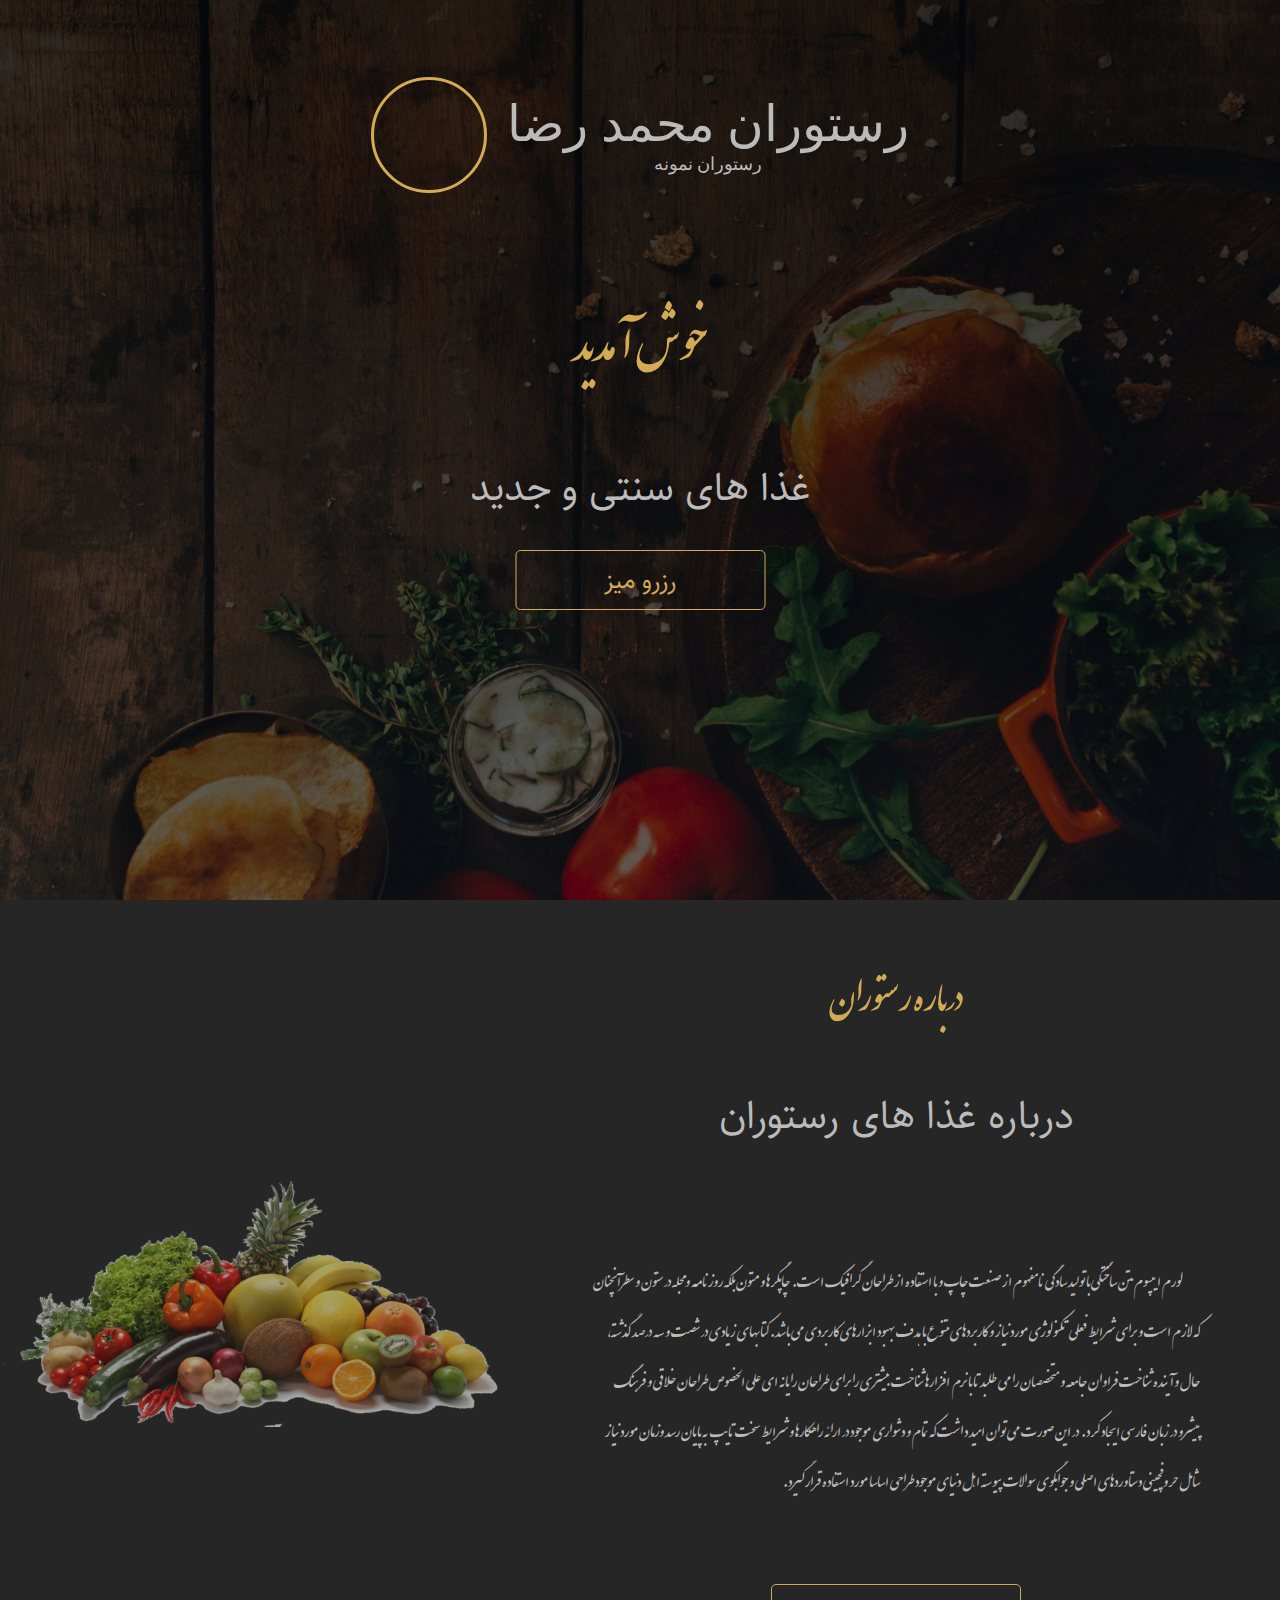
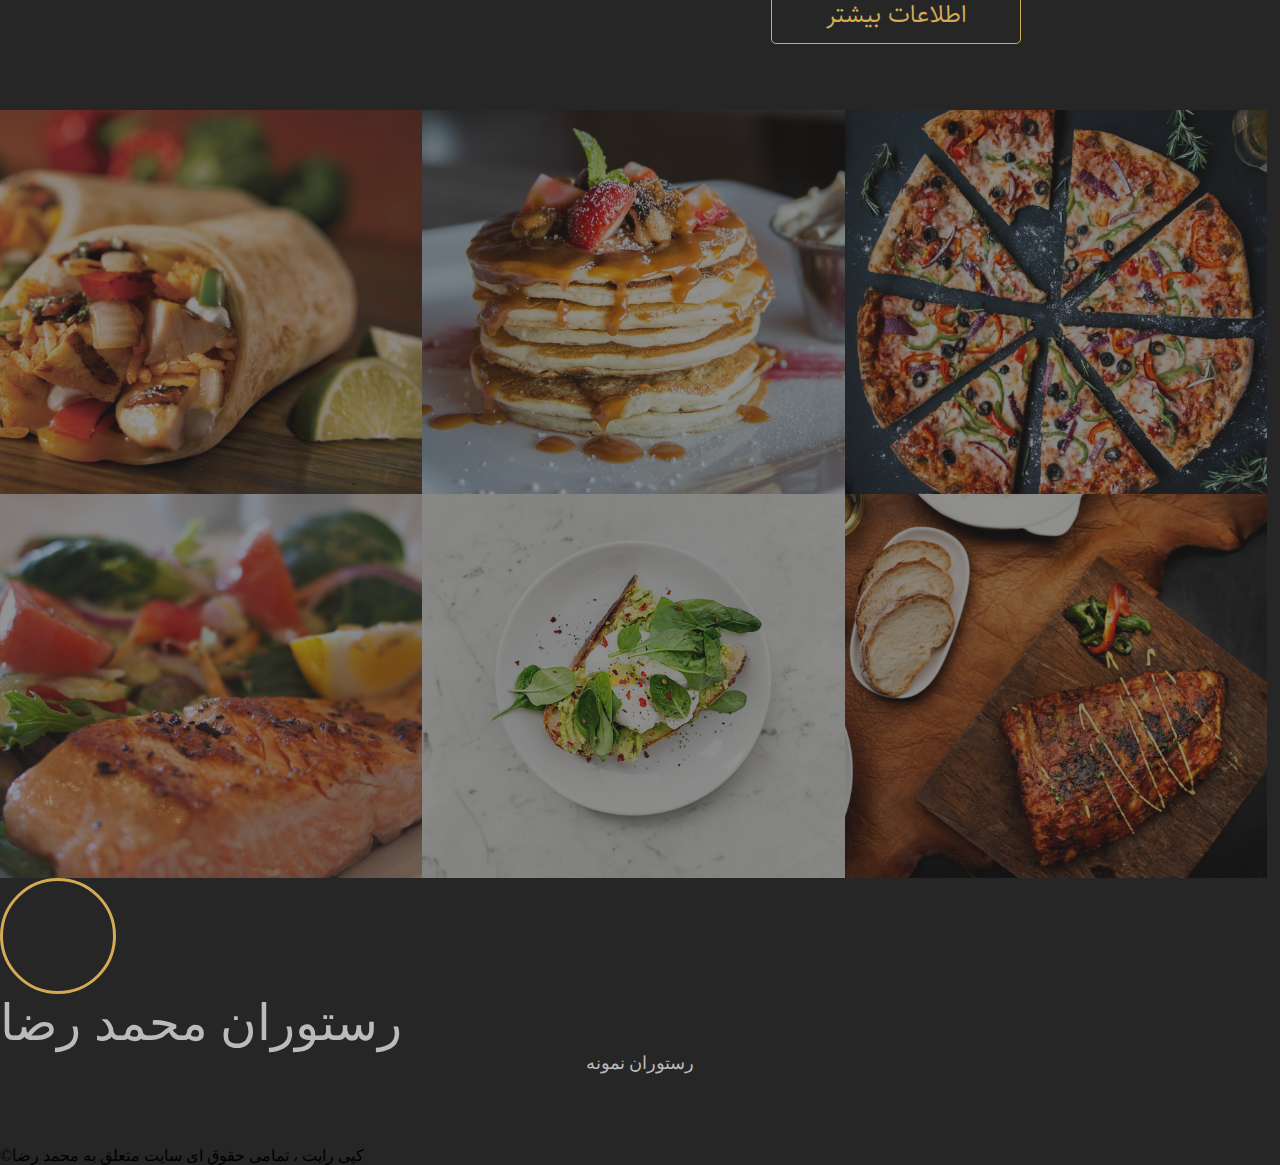
==== index.html @ fdcc7b67 "added footer" ====
<!DOCTYPE html>
<html lang="en">

<head>
  <meta charset="UTF-8" />
  <meta http-equiv="X-UA-Compatible" content="IE=edge" />
  <meta name="viewport" content="width=device-width, initial-scale=1.0" />
  <title>رستوران محمد رضا</title>
  <link rel="stylesheet" href="css/main.css" />
  <link rel="stylesheet" href="https://use.fontawesome.com/releases/v5.5.0/css/all.css"
    integrity="sha384-B4dIYHKNBt8Bc12p+WXckhzcICo0wtJAoU8YZTY5qE0Id1GSseTk6S+L3BlXeVIU" crossorigin="anonymous" />
  <link
    href="https://fonts.googleapis.com/css?family=Dancing+Script:400,700|Josefin+Sans:300,400,600,700|Nunito:300,400,600,700"
    rel="stylesheet" />
</head>

<body>
  <!-- start site header -->
  <header class="header">
    <div class="brand">
      <a href="#" class="logo"><i class="fas fa-utensils"></i></a>
      <div>
        <h1 class="main-name">رستوران محمد رضا</h1>
        <p class="sub-name">رستوران نمونه</p>
      </div>
    </div>

    <div class="header-banner">
      <h1 class="main-heading">خوش آمدید</h1>
      <h3 class="sub-heading">غذا های سنتی و جدید</h3>
      <button type="button" class="main-btn">رزرو میز</button>
    </div>
  </header>

  <!-- end site header -->

  <!-- start about us -->
  <section class="about-us">
    <div class="about-us-left">
      <img src="images/about-us-img.png" alt="درباره ما" />
    </div>
    <div class="about-us-right">
      <h1 class="main-heading">درباره رستوران</h1>
      <h3 class="sub-heading">درباره غذا های رستوران</h3>
      <div class="stars">
        <i class="fas fa-star-of-life star"></i>
        <i class="fas fa-star-of-life star"></i>
        <i class="fas fa-star-of-life star"></i>
      </div>
      <p class="description">
        لورم ایپسوم متن ساختگی با تولید سادگی نامفهوم از صنعت چاپ و با استفاده
        از طراحان گرافیک است. چاپگرها و متون بلکه روزنامه و مجله در ستون و
        سطرآنچنان که لازم است و برای شرایط فعلی تکنولوژی مورد نیاز و کاربردهای
        متنوع با هدف بهبود ابزارهای کاربردی می باشد. کتابهای زیادی در شصت و سه
        درصد گذشته، حال و آینده شناخت فراوان جامعه و متخصصان را می طلبد تا با
        نرم افزارها شناخت بیشتری را برای طراحان رایانه ای علی الخصوص طراحان
        خلاقی و فرهنگ پیشرو در زبان فارسی ایجاد کرد. در این صورت می توان امید
        داشت که تمام و دشواری موجود در ارائه راهکارها و شرایط سخت تایپ به
        پایان رسد وزمان مورد نیاز شامل حروفچینی دستاوردهای اصلی و جوابگوی
        سوالات پیوسته اهل دنیای موجود طراحی اساسا مورد استفاده قرار گیرد.
      </p>
      <div class="stars">
        <i class="fas fa-star-of-life star"></i>
        <i class="fas fa-star-of-life star"></i>
        <i class="fas fa-star-of-life star"></i>
      </div>
      <button type="button" class="main-btn">اطلاعات بیشتر</button>
    </div>
  </section>
  <!-- end about us -->

  <!-- start gallery -->
  <section class="gallery">
    <div class="cards-wrapper">
      <div class="card">
        <div class="card-overlay">
          <h1 class="card-overlay-heading">نام غذا</h1>
          <p class="card-overlay-paragraph">قیمت: 55000 هزار تومان</p>
          <button type="button" class="card-overlay-btn">سفارش</button>
        </div>
        <img src="images/gallery-img-1.jpeg" class="card-img" alt="gallery-img-1" />
      </div>

      <div class="card">
        <div class="card-overlay">
          <h1 class="card-overlay-heading">نام غذا</h1>
          <p class="card-overlay-paragraph">قیمت: 19000 هزار تومان</p>
          <button type="button" class="card-overlay-btn">سفارش</button>
        </div>
        <img src="images/gallery-img-2.jpeg" class="card-img" alt="gallery-img-2" />
      </div>

      <div class="card">
        <div class="card-overlay">
          <h1 class="card-overlay-heading">نام غذا</h1>
          <p class="card-overlay-paragraph">قیمت: 33000 هزار تومان</p>
          <button type="button" class="card-overlay-btn">سفارش</button>
        </div>
        <img src="images/gallery-img-3.jpeg" class="card-img" alt="gallery-img-3" />
      </div>

      <div class="card">
        <div class="card-overlay">
          <h1 class="card-overlay-heading">نام غذا</h1>
          <p class="card-overlay-paragraph">قیمت: 33000 هزار تومان</p>
          <button type="button" class="card-overlay-btn">سفارش</button>
        </div>
        <img src="images/gallery-img-4.jpeg" class="card-img" alt="gallery-img-4" />
      </div>

      <div class="card">
        <div class="card-overlay">
          <h1 class="card-overlay-heading">نام غذا</h1>
          <p class="card-overlay-paragraph">قیمت: 33000 هزار تومان</p>
          <button type="button" class="card-overlay-btn">سفارش</button>
        </div>
        <img src="images/gallery-img-5.jpeg" class="card-img" alt="gallery-img-5" />
      </div>

      <div class="card">
        <div class="card-overlay">
          <h1 class="card-overlay-heading">نام غذا</h1>
          <p class="card-overlay-paragraph">قیمت: 33000 هزار تومان</p>
          <button type="button" class="card-overlay-btn">سفارش</button>
        </div>
        <img src="images/gallery-img-6.jpeg" class="card-img" alt="gallery-img-6" />
      </div>
    </div>
  </section>

  <!-- end gallery -->




  <!-- start footer -->
  <footer class="footer">
    <div class="footer-header">
      <a href="#" class="logo"><i class="fas fa-utensils"></i></a>
      <div>
        <h1 class="main-name">رستوران محمد رضا</h1>
        <p class="sub-name">رستوران نمونه</p>
      </div>
    </div>

    <div class="footer-social-media">
      <ul class="social-media">
        <li class="social-media-item">
          <a href="#" class="social-media-link">
            <i class="fab fa-facebook-square"></i>
          </a>
        </li>

        <li class="social-media-item">
          <a href="#" class="social-media-link">
            <i class="fab fa-google-plus-square"></i>
          </a>
        </li>

        <li class="social-media-item">
          <a href="#" class="social-media-link">
            <i class="fab fa-instagram"></i>
          </a>
        </li>

        <li class="social-media-item">
          <a href="#" class="social-media-link">
            <i class="fab fa-youtube"></i>
          </a>
        </li>

      </ul>
    </div>

    <div class="footer-copyright">
      <p class="footer-copyright-paragraph">
        &copy;کپی رایت ، تمامی حقوق ای سایت متعلق به محمد رضا
      </p>
    </div>

  </footer>
  <!-- end footer -->
</body>

</html>
---- css/main.css ----
@font-face {
  font-family: Sahel;
  src: url("../fonts/Sahel.eot");
  src: url("../fonts/Sahel.ttf") format("ttf"), url("../fonts/Sahel.woff") format("woff");
  font-weight: normal;
}

@font-face {
  font-family: Nastaliq;
  src: url("../fonts/IranNastaliq.ttf");
  font-weight: normal;
}

.card-overlay, .card-img {
  width: 100%;
  height: 100%;
}

* {
  padding: 0;
  margin: 0;
}

a {
  text-decoration: none;
}

body {
  background-color: #262626;
}

.header {
  width: 100%;
  height: 100vh;
  position: relative;
  background: linear-gradient(rgba(0, 0, 0, 0.8), rgba(0, 0, 0, 0.6)), url(../images/bg.jpeg) center no-repeat;
  background-size: cover;
}

.header .brand {
  display: flex;
  align-items: center;
  position: absolute;
  top: 15%;
  left: 50%;
  transform: translate(-50%, -50%);
  color: #ffff;
}

.header-banner {
  position: absolute;
  top: 50%;
  left: 50%;
  transform: translate(-50%, -50%);
  text-align: center;
}

.logo {
  display: flex;
  justify-content: center;
  align-items: center;
  font-size: 70px;
  color: #d3ab55;
  width: 110px;
  height: 110px;
  margin-right: 20px;
  border: 3px solid #d3ab55;
  border-radius: 50%;
}

.main-name {
  font-size: 50px;
  font-size: Sahel, Tahoma;
  color: #bbb;
  font-weight: 300;
  letter-spacing: 5px;
}

.sub-name {
  font-size: 18px;
  font-size: Sahel, Tahoma;
  color: #bbb;
  text-align: center;
  font-weight: 300;
  letter-spacing: 5px;
}

.main-heading {
  font-size: 80px;
  font-family: Nastaliq, Tahoma;
  font-weight: 300;
  color: #d3ab55;
  margin-bottom: 40px;
}

.sub-heading {
  font-size: 40px;
  font-weight: 300;
  font-family: Sahel, Tahoma;
  color: #bbb;
  margin-bottom: 30px;
}

.main-btn {
  width: 250px;
  height: 60px;
  font-family: Sahel, Tahoma;
  color: #d3ab55;
  font-weight: 300;
  font-size: 25px;
  background-color: transparent;
  border: 1px solid #d3ab55;
  border-radius: 5px;
  cursor: pointer;
  transition: all 0.3s;
  outline: none;
  margin-bottom: 30px;
}

.main-btn:hover {
  background-color: #d3ab55;
  color: #262626;
}

.about-us {
  height: 90vh;
  display: flex;
  align-items: center;
}

.about-us-left {
  width: 40%;
}

.about-us-left img {
  width: 100%;
  opacity: 0.6;
}

.about-us-right {
  width: 60%;
  display: flex;
  flex-direction: column;
  align-items: center;
}

.about-us .stars {
  margin: 30px 0;
}

.about-us .star {
  font-size: 15px;
  color: #d3ab55;
  margin-left: 3px;
}

.about-us .description {
  font-family: Nastaliq, Tahoma;
  font-size: 25px;
  color: #bbb;
  margin: 0 80px;
  direction: rtl;
  text-align: right;
}

.about-us .description::first-letter {
  padding-right: 17px;
}

.about-us .main-heading {
  font-size: 60px;
  margin-bottom: 30px;
}

.about-us .sub-heading {
  font-size: 40px;
  margin-bottom: 30px;
}

.gallery .cards-wrapper {
  display: flex;
  flex-wrap: wrap;
}

.card {
  width: 33%;
  height: 30vw;
  position: relative;
  overflow: hidden;
}

.card:hover .card-overlay {
  left: 0;
}

.card-overlay {
  display: flex;
  justify-content: center;
  align-items: center;
  flex-direction: column;
  position: absolute;
  top: 0;
  left: -100%;
  color: #ffff;
  background-color: rgba(211, 171, 85, 0.5);
  z-index: 10;
  transition: left 0.5s;
}

.card-overlay-heading {
  font-weight: 300;
  letter-spacing: 5px;
  font-family: Nastaliq, Tahoma;
  font-size: 50px;
}

.card-overlay-paragraph {
  font-family: Sahel, Tahoma;
  font-size: 30px;
  margin-bottom: 30px;
}

.card-overlay-btn {
  width: 150px;
  height: 40px;
  font-family: Sahel, Tahoma;
  font-size: 20px;
  color: #d3ab55;
  background-color: #ffff;
  border: 1px solid #d3ab55;
  outline: none;
  border-radius: 30px;
  cursor: pointer;
}

.card-img {
  object-fit: cover;
  opacity: 0.5;
}
/*# sourceMappingURL=main.css.map */
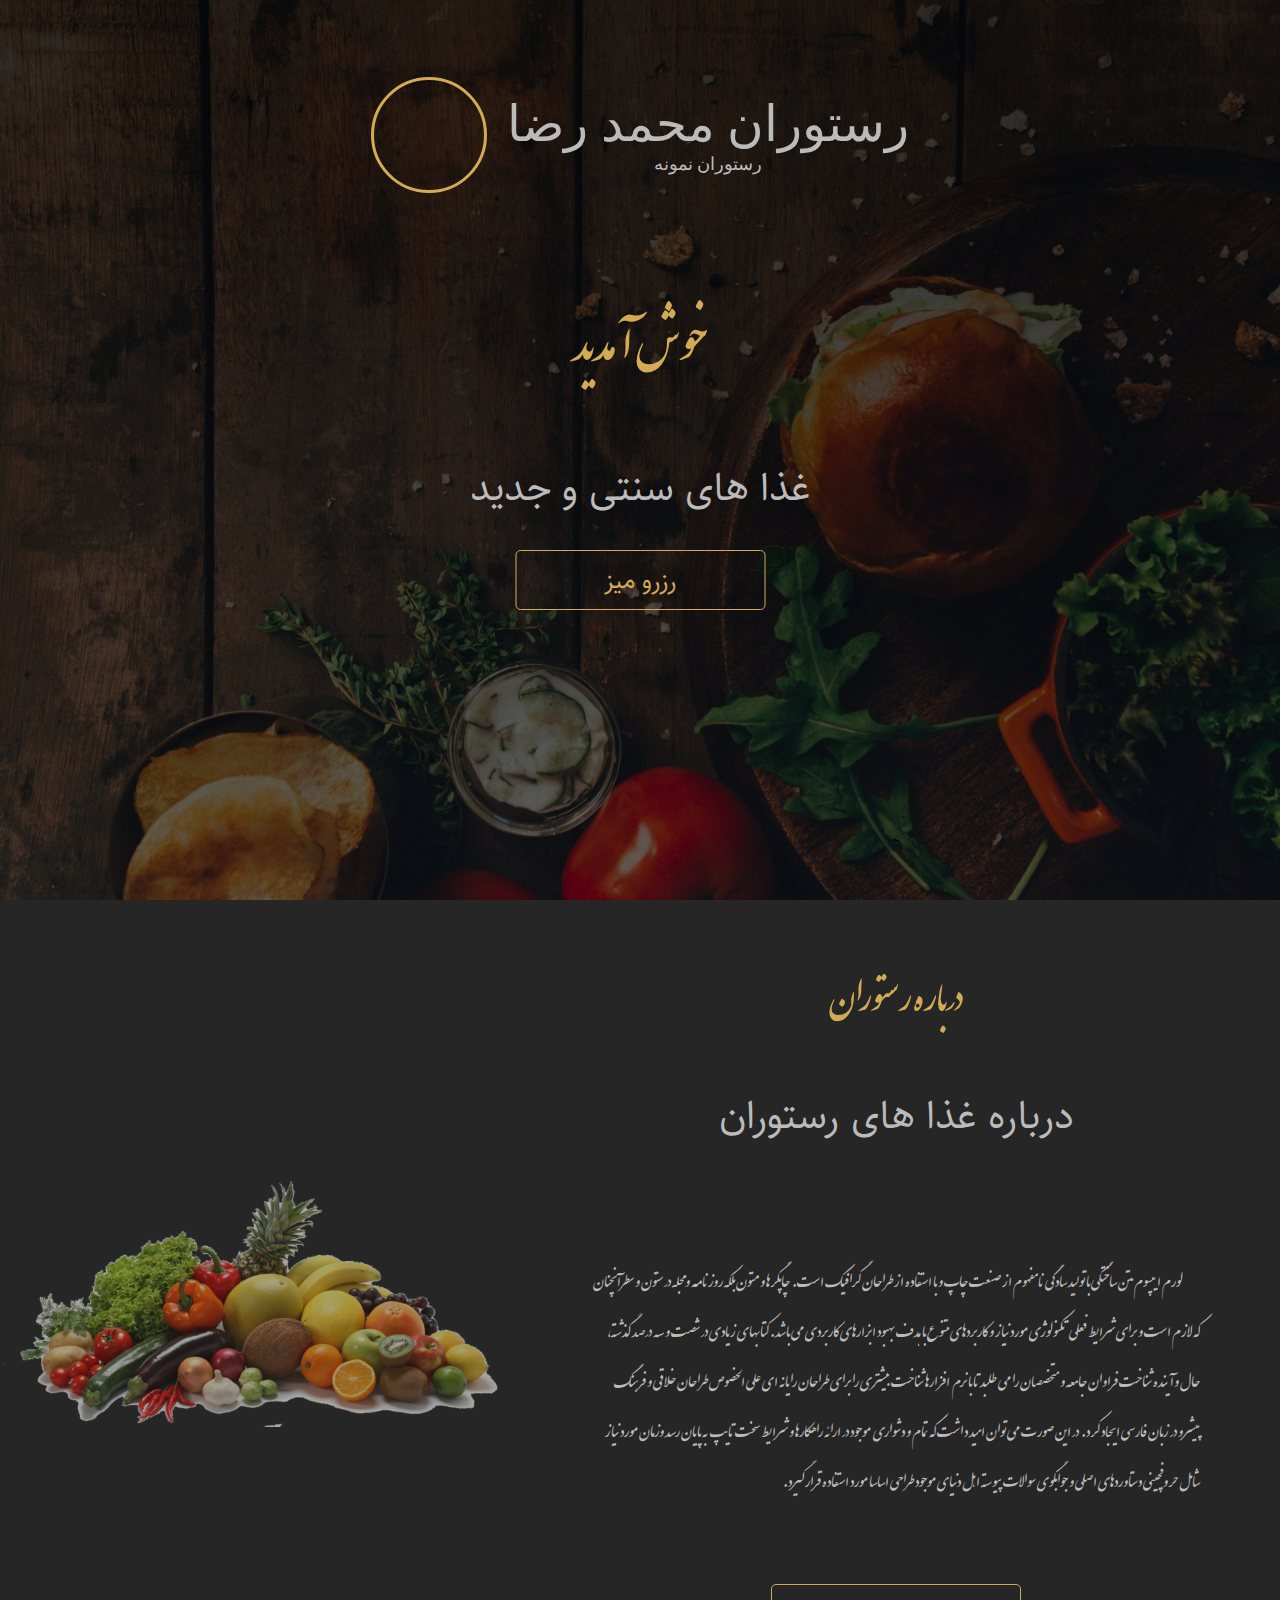
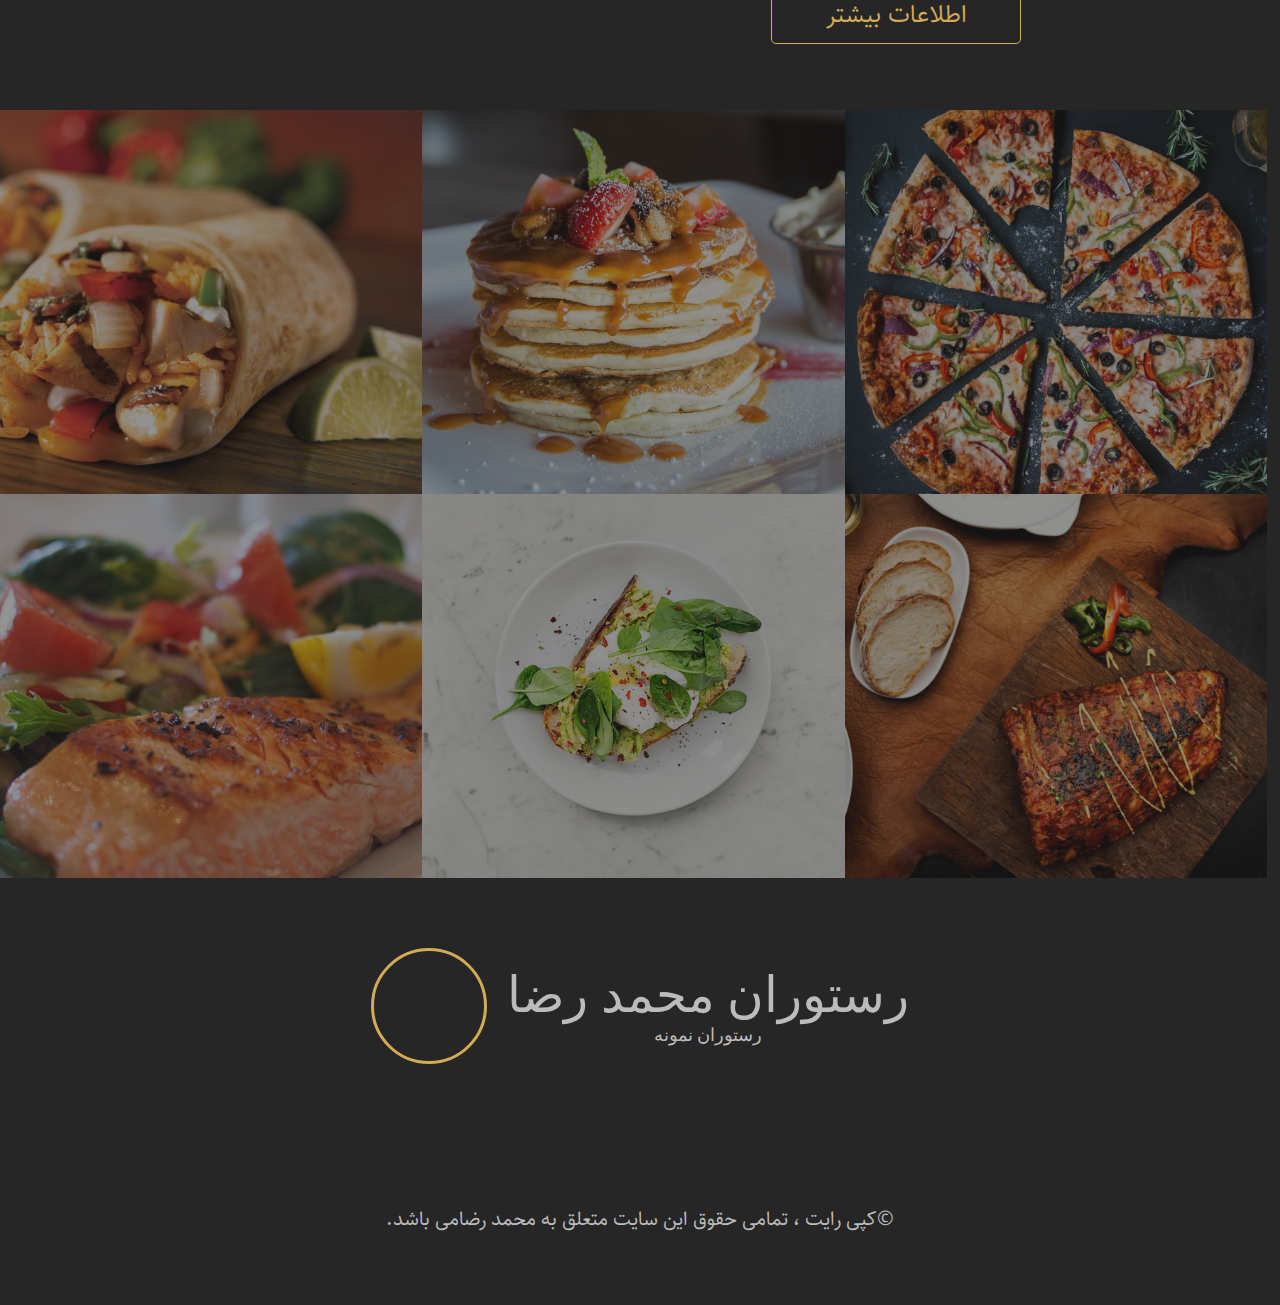
==== commit b8afd0ef: "end footer section" ====
--- a/index.html
+++ b/index.html
@@ -15,6 +15,10 @@
 </head>
 
 <body>
+
+
+
+
   <!-- start site header -->
   <header class="header">
     <div class="brand">
@@ -131,8 +135,6 @@
   <!-- end gallery -->
 
 
-
-
   <!-- start footer -->
   <footer class="footer">
     <div class="footer-header">
@@ -174,7 +176,7 @@
 
     <div class="footer-copyright">
       <p class="footer-copyright-paragraph">
-        &copy;کپی رایت ، تمامی حقوق ای سایت متعلق به محمد رضا
+        &copy;کپی رایت ، تمامی حقوق این سایت متعلق به محمد رضامی باشد.
       </p>
     </div>
 
--- a/css/main.css
+++ b/css/main.css
@@ -33,17 +33,23 @@
   width: 100%;
   height: 100vh;
   position: relative;
+  background: -webkit-gradient(linear, left top, left bottom, from(rgba(0, 0, 0, 0.8)), to(rgba(0, 0, 0, 0.6))), url(../images/bg.jpeg) center no-repeat;
   background: linear-gradient(rgba(0, 0, 0, 0.8), rgba(0, 0, 0, 0.6)), url(../images/bg.jpeg) center no-repeat;
   background-size: cover;
 }
 
 .header .brand {
-  display: flex;
-  align-items: center;
+  display: -webkit-box;
+  display: -ms-flexbox;
+  display: flex;
+  -webkit-box-align: center;
+      -ms-flex-align: center;
+          align-items: center;
   position: absolute;
   top: 15%;
   left: 50%;
-  transform: translate(-50%, -50%);
+  -webkit-transform: translate(-50%, -50%);
+          transform: translate(-50%, -50%);
   color: #ffff;
 }
 
@@ -51,14 +57,21 @@
   position: absolute;
   top: 50%;
   left: 50%;
-  transform: translate(-50%, -50%);
+  -webkit-transform: translate(-50%, -50%);
+          transform: translate(-50%, -50%);
   text-align: center;
 }
 
 .logo {
-  display: flex;
-  justify-content: center;
-  align-items: center;
+  display: -webkit-box;
+  display: -ms-flexbox;
+  display: flex;
+  -webkit-box-pack: center;
+      -ms-flex-pack: center;
+          justify-content: center;
+  -webkit-box-align: center;
+      -ms-flex-align: center;
+          align-items: center;
   font-size: 70px;
   color: #d3ab55;
   width: 110px;
@@ -112,6 +125,7 @@
   border: 1px solid #d3ab55;
   border-radius: 5px;
   cursor: pointer;
+  -webkit-transition: all 0.3s;
   transition: all 0.3s;
   outline: none;
   margin-bottom: 30px;
@@ -124,8 +138,12 @@
 
 .about-us {
   height: 90vh;
-  display: flex;
-  align-items: center;
+  display: -webkit-box;
+  display: -ms-flexbox;
+  display: flex;
+  -webkit-box-align: center;
+      -ms-flex-align: center;
+          align-items: center;
 }
 
 .about-us-left {
@@ -139,9 +157,16 @@
 
 .about-us-right {
   width: 60%;
-  display: flex;
-  flex-direction: column;
-  align-items: center;
+  display: -webkit-box;
+  display: -ms-flexbox;
+  display: flex;
+  -webkit-box-orient: vertical;
+  -webkit-box-direction: normal;
+      -ms-flex-direction: column;
+          flex-direction: column;
+  -webkit-box-align: center;
+      -ms-flex-align: center;
+          align-items: center;
 }
 
 .about-us .stars {
@@ -178,8 +203,11 @@
 }
 
 .gallery .cards-wrapper {
-  display: flex;
-  flex-wrap: wrap;
+  display: -webkit-box;
+  display: -ms-flexbox;
+  display: flex;
+  -ms-flex-wrap: wrap;
+      flex-wrap: wrap;
 }
 
 .card {
@@ -194,16 +222,26 @@
 }
 
 .card-overlay {
-  display: flex;
-  justify-content: center;
-  align-items: center;
-  flex-direction: column;
+  display: -webkit-box;
+  display: -ms-flexbox;
+  display: flex;
+  -webkit-box-pack: center;
+      -ms-flex-pack: center;
+          justify-content: center;
+  -webkit-box-align: center;
+      -ms-flex-align: center;
+          align-items: center;
+  -webkit-box-orient: vertical;
+  -webkit-box-direction: normal;
+      -ms-flex-direction: column;
+          flex-direction: column;
   position: absolute;
   top: 0;
   left: -100%;
   color: #ffff;
   background-color: rgba(211, 171, 85, 0.5);
   z-index: 10;
+  -webkit-transition: left 0.5s;
   transition: left 0.5s;
 }
 
@@ -234,7 +272,69 @@
 }
 
 .card-img {
-  object-fit: cover;
+  -o-object-fit: cover;
+     object-fit: cover;
   opacity: 0.5;
 }
+
+.footer {
+  padding: 70px;
+  display: -webkit-box;
+  display: -ms-flexbox;
+  display: flex;
+  -webkit-box-pack: center;
+      -ms-flex-pack: center;
+          justify-content: center;
+  -webkit-box-align: center;
+      -ms-flex-align: center;
+          align-items: center;
+  -webkit-box-orient: vertical;
+  -webkit-box-direction: normal;
+      -ms-flex-direction: column;
+          flex-direction: column;
+}
+
+.footer-header {
+  display: -webkit-box;
+  display: -ms-flexbox;
+  display: flex;
+  -webkit-box-align: center;
+      -ms-flex-align: center;
+          align-items: center;
+  margin-bottom: 70px;
+}
+
+.footer .social-media {
+  display: -webkit-box;
+  display: -ms-flexbox;
+  display: flex;
+  width: 300px;
+  -webkit-box-pack: justify;
+      -ms-flex-pack: justify;
+          justify-content: space-between;
+  margin-bottom: 70px;
+}
+
+.footer .social-media-item {
+  list-style: none;
+}
+
+.footer .social-media-link {
+  text-decoration: none;
+  font-size: 50px;
+  color: #bbb;
+  -webkit-transition: color 0.7s;
+  transition: color 0.7s;
+}
+
+.footer .social-media-link:hover {
+  color: #d3ab55;
+}
+
+.footer-copyright-paragraph {
+  font-family: Sahel, Tahoma;
+  font-size: 20px;
+  color: #bbb;
+  direction: rtl;
+}
 /*# sourceMappingURL=main.css.map */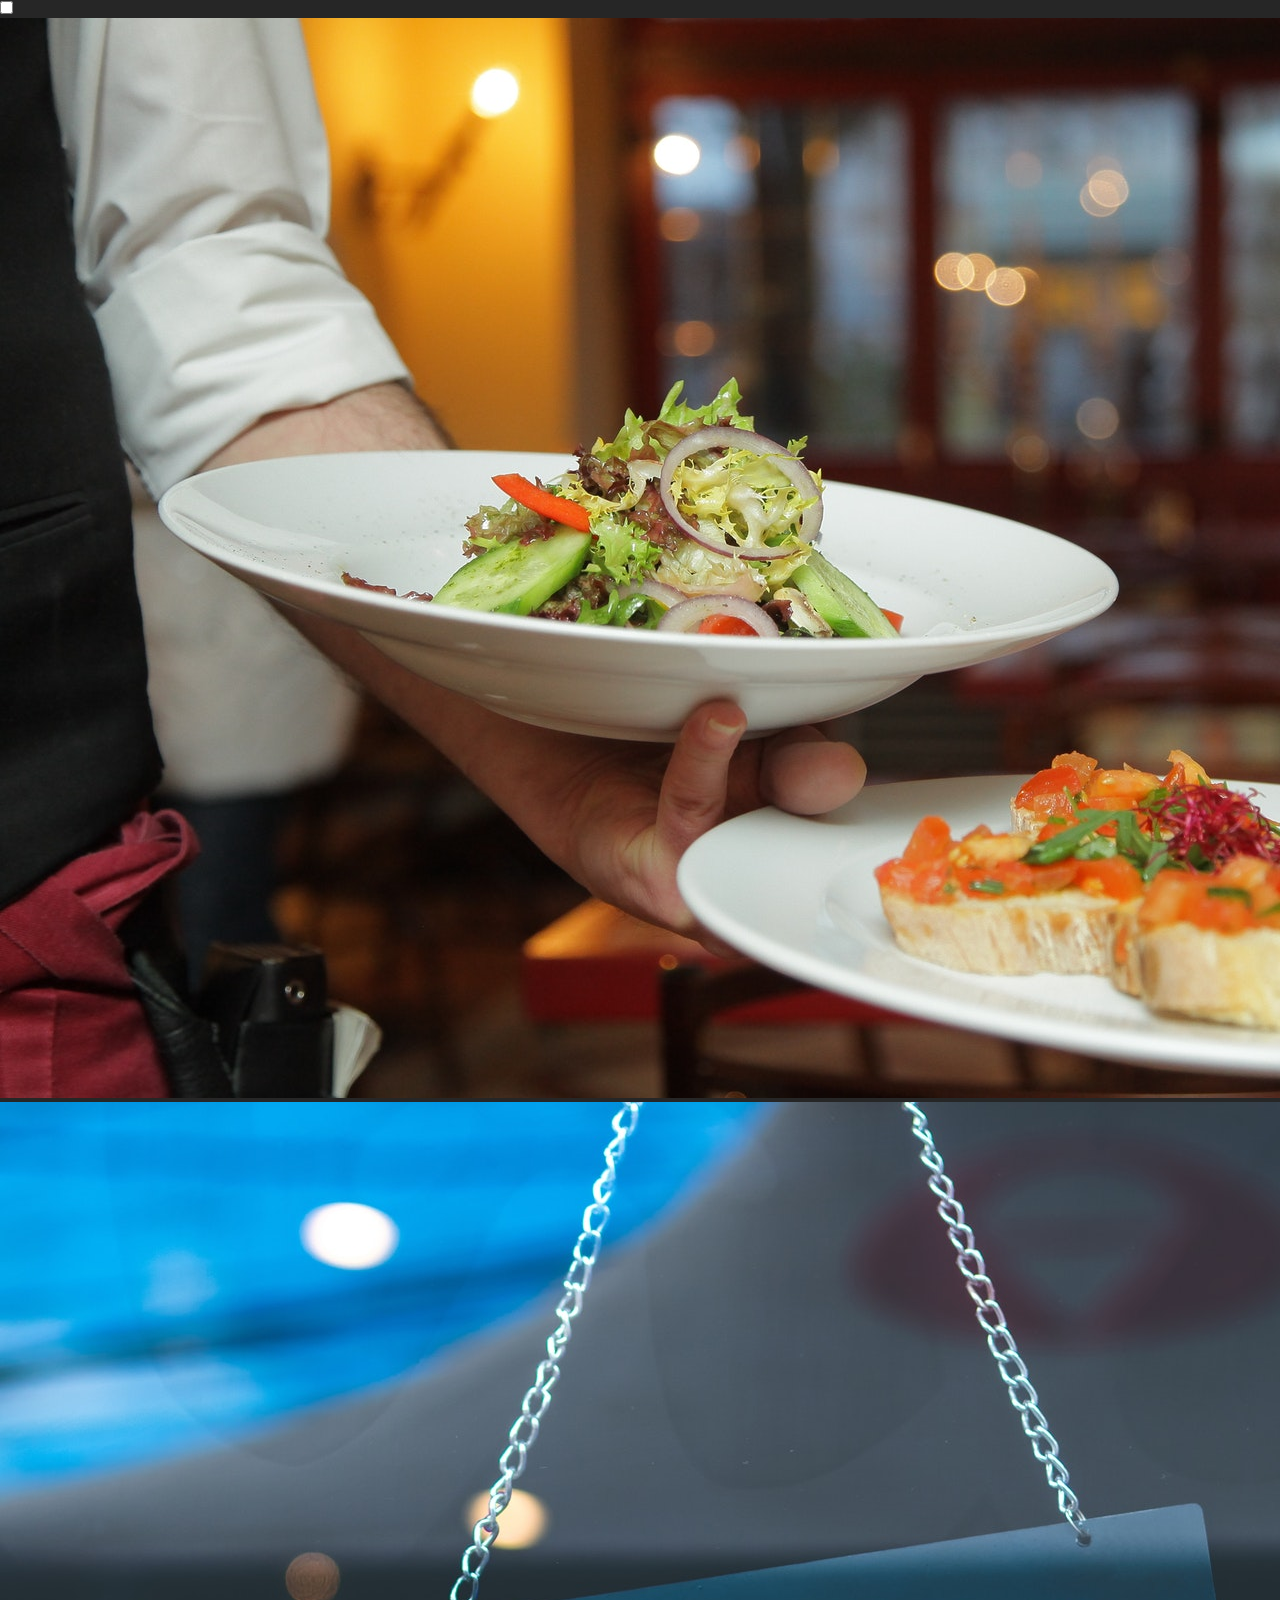
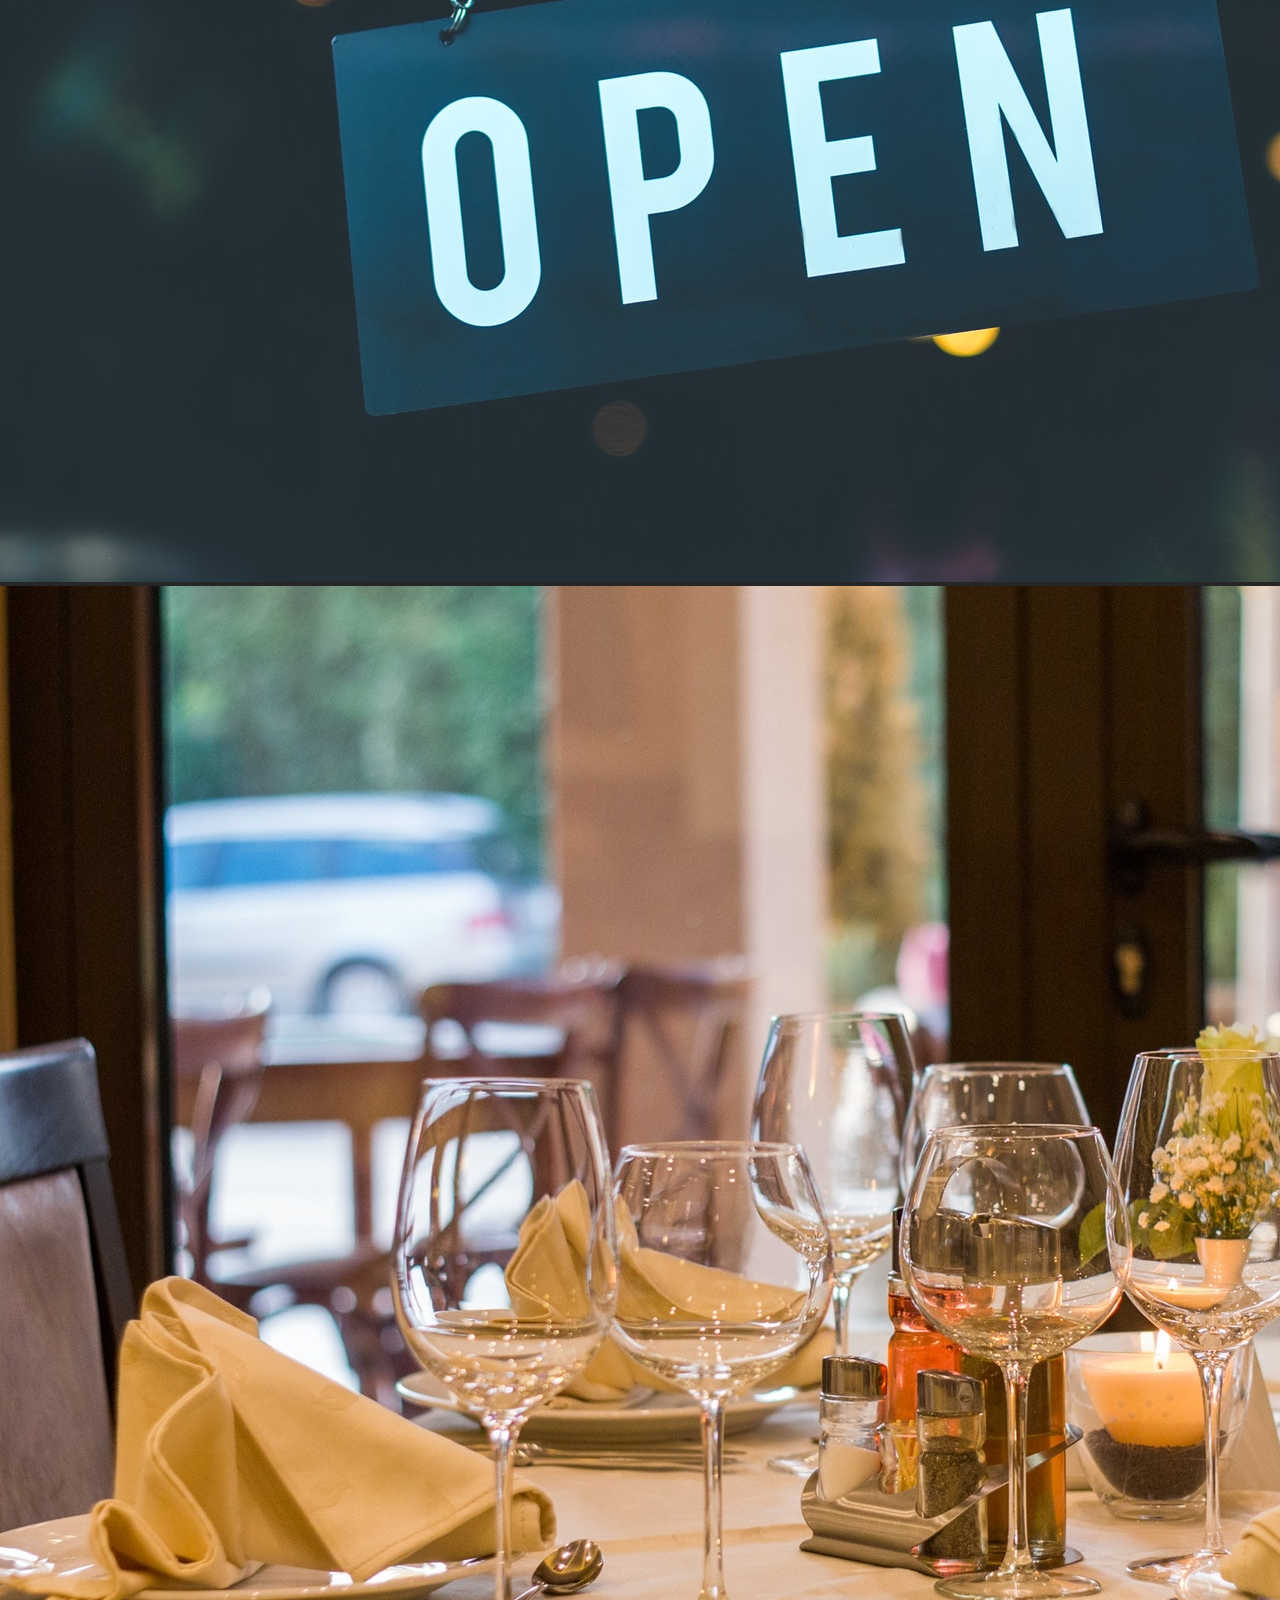
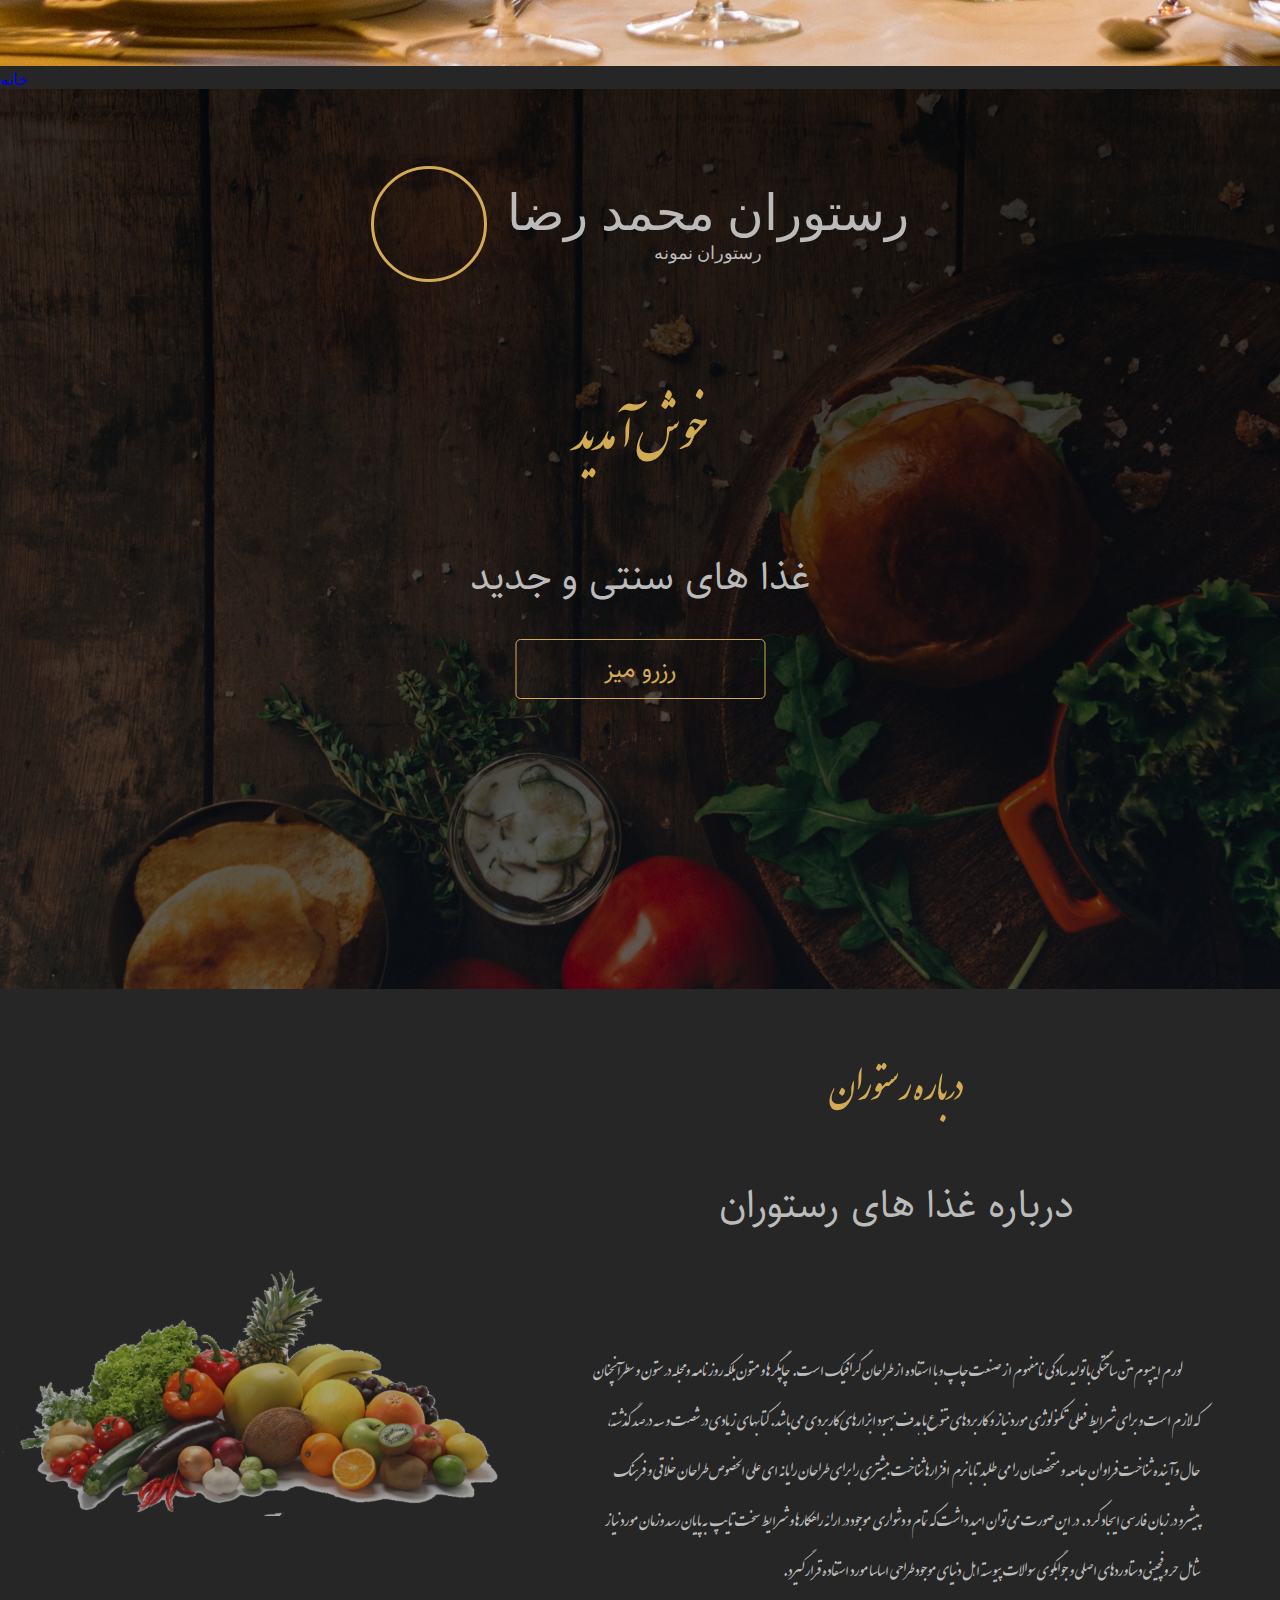
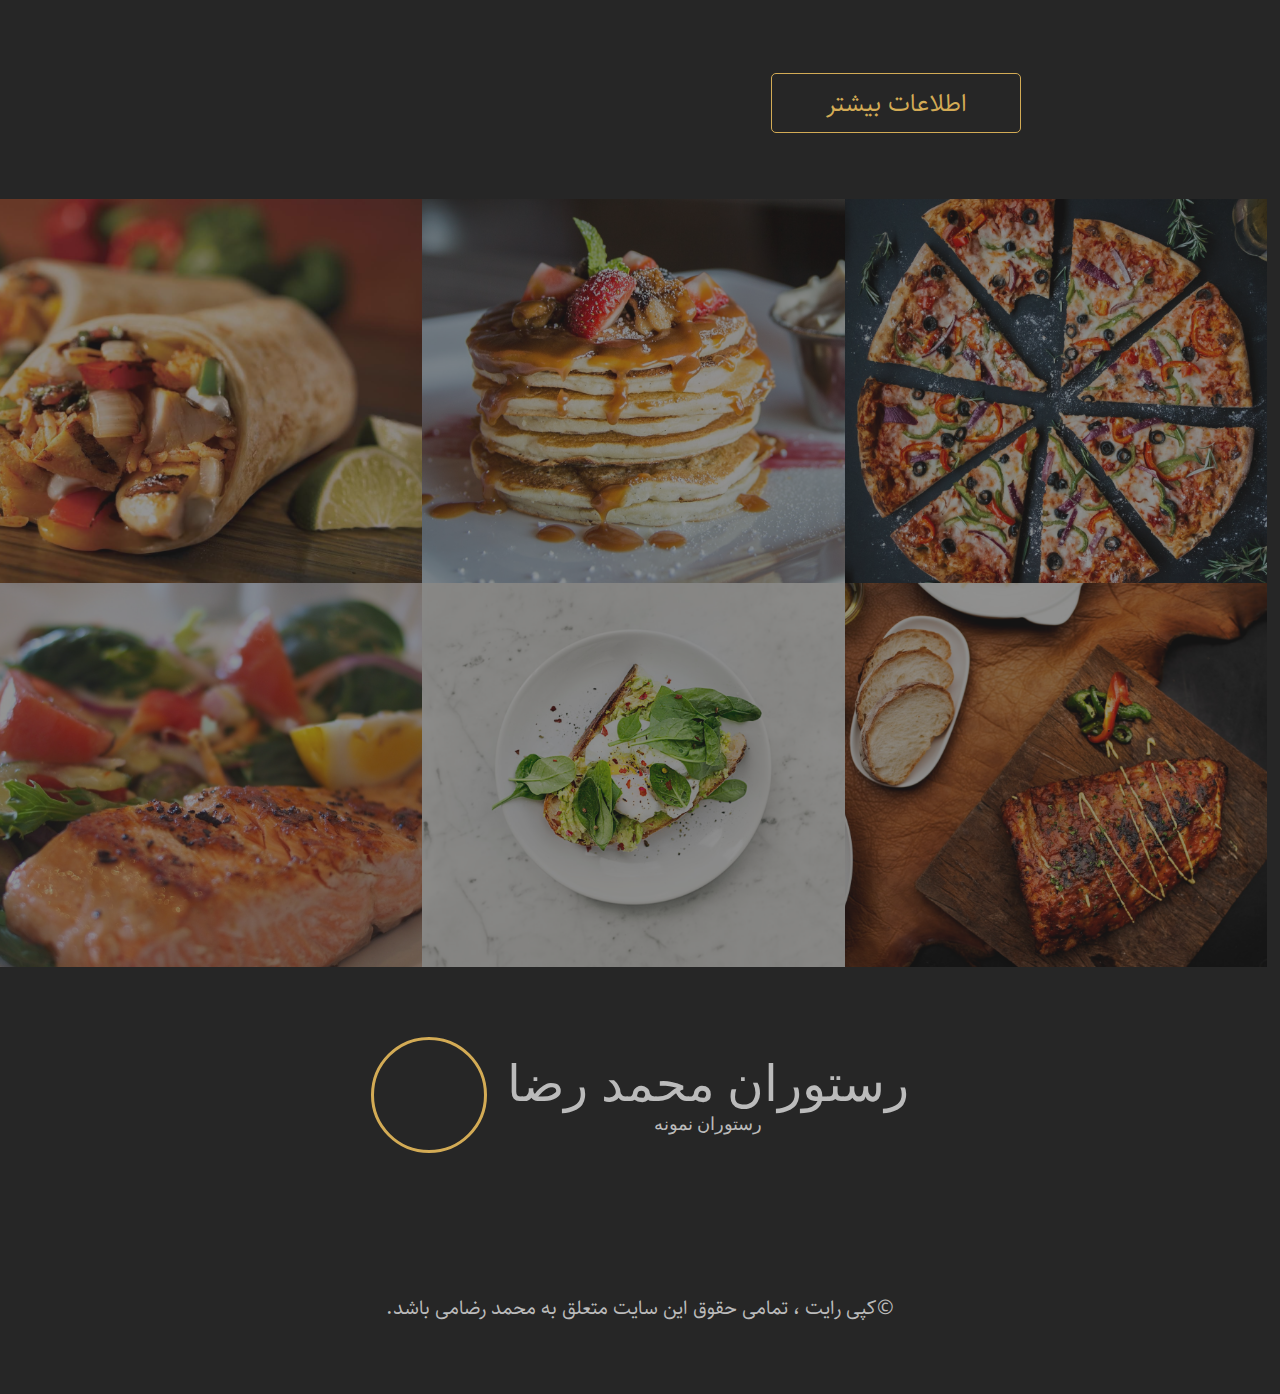
==== commit 54bab04c: "added navbar menu hamburger" ====
--- a/index.html
+++ b/index.html
@@ -1,187 +1,246 @@
 <!DOCTYPE html>
 <html lang="en">
-
-<head>
-  <meta charset="UTF-8" />
-  <meta http-equiv="X-UA-Compatible" content="IE=edge" />
-  <meta name="viewport" content="width=device-width, initial-scale=1.0" />
-  <title>رستوران محمد رضا</title>
-  <link rel="stylesheet" href="css/main.css" />
-  <link rel="stylesheet" href="https://use.fontawesome.com/releases/v5.5.0/css/all.css"
-    integrity="sha384-B4dIYHKNBt8Bc12p+WXckhzcICo0wtJAoU8YZTY5qE0Id1GSseTk6S+L3BlXeVIU" crossorigin="anonymous" />
-  <link
-    href="https://fonts.googleapis.com/css?family=Dancing+Script:400,700|Josefin+Sans:300,400,600,700|Nunito:300,400,600,700"
-    rel="stylesheet" />
-</head>
-
-<body>
-
-
-
-
-  <!-- start site header -->
-  <header class="header">
-    <div class="brand">
-      <a href="#" class="logo"><i class="fas fa-utensils"></i></a>
-      <div>
-        <h1 class="main-name">رستوران محمد رضا</h1>
-        <p class="sub-name">رستوران نمونه</p>
-      </div>
-    </div>
-
-    <div class="header-banner">
-      <h1 class="main-heading">خوش آمدید</h1>
-      <h3 class="sub-heading">غذا های سنتی و جدید</h3>
-      <button type="button" class="main-btn">رزرو میز</button>
-    </div>
-  </header>
-
-  <!-- end site header -->
-
-  <!-- start about us -->
-  <section class="about-us">
-    <div class="about-us-left">
-      <img src="images/about-us-img.png" alt="درباره ما" />
-    </div>
-    <div class="about-us-right">
-      <h1 class="main-heading">درباره رستوران</h1>
-      <h3 class="sub-heading">درباره غذا های رستوران</h3>
-      <div class="stars">
-        <i class="fas fa-star-of-life star"></i>
-        <i class="fas fa-star-of-life star"></i>
-        <i class="fas fa-star-of-life star"></i>
-      </div>
-      <p class="description">
-        لورم ایپسوم متن ساختگی با تولید سادگی نامفهوم از صنعت چاپ و با استفاده
-        از طراحان گرافیک است. چاپگرها و متون بلکه روزنامه و مجله در ستون و
-        سطرآنچنان که لازم است و برای شرایط فعلی تکنولوژی مورد نیاز و کاربردهای
-        متنوع با هدف بهبود ابزارهای کاربردی می باشد. کتابهای زیادی در شصت و سه
-        درصد گذشته، حال و آینده شناخت فراوان جامعه و متخصصان را می طلبد تا با
-        نرم افزارها شناخت بیشتری را برای طراحان رایانه ای علی الخصوص طراحان
-        خلاقی و فرهنگ پیشرو در زبان فارسی ایجاد کرد. در این صورت می توان امید
-        داشت که تمام و دشواری موجود در ارائه راهکارها و شرایط سخت تایپ به
-        پایان رسد وزمان مورد نیاز شامل حروفچینی دستاوردهای اصلی و جوابگوی
-        سوالات پیوسته اهل دنیای موجود طراحی اساسا مورد استفاده قرار گیرد.
-      </p>
-      <div class="stars">
-        <i class="fas fa-star-of-life star"></i>
-        <i class="fas fa-star-of-life star"></i>
-        <i class="fas fa-star-of-life star"></i>
-      </div>
-      <button type="button" class="main-btn">اطلاعات بیشتر</button>
-    </div>
-  </section>
-  <!-- end about us -->
-
-  <!-- start gallery -->
-  <section class="gallery">
-    <div class="cards-wrapper">
-      <div class="card">
-        <div class="card-overlay">
-          <h1 class="card-overlay-heading">نام غذا</h1>
-          <p class="card-overlay-paragraph">قیمت: 55000 هزار تومان</p>
-          <button type="button" class="card-overlay-btn">سفارش</button>
-        </div>
-        <img src="images/gallery-img-1.jpeg" class="card-img" alt="gallery-img-1" />
-      </div>
-
-      <div class="card">
-        <div class="card-overlay">
-          <h1 class="card-overlay-heading">نام غذا</h1>
-          <p class="card-overlay-paragraph">قیمت: 19000 هزار تومان</p>
-          <button type="button" class="card-overlay-btn">سفارش</button>
-        </div>
-        <img src="images/gallery-img-2.jpeg" class="card-img" alt="gallery-img-2" />
-      </div>
-
-      <div class="card">
-        <div class="card-overlay">
-          <h1 class="card-overlay-heading">نام غذا</h1>
-          <p class="card-overlay-paragraph">قیمت: 33000 هزار تومان</p>
-          <button type="button" class="card-overlay-btn">سفارش</button>
-        </div>
-        <img src="images/gallery-img-3.jpeg" class="card-img" alt="gallery-img-3" />
-      </div>
-
-      <div class="card">
-        <div class="card-overlay">
-          <h1 class="card-overlay-heading">نام غذا</h1>
-          <p class="card-overlay-paragraph">قیمت: 33000 هزار تومان</p>
-          <button type="button" class="card-overlay-btn">سفارش</button>
-        </div>
-        <img src="images/gallery-img-4.jpeg" class="card-img" alt="gallery-img-4" />
-      </div>
-
-      <div class="card">
-        <div class="card-overlay">
-          <h1 class="card-overlay-heading">نام غذا</h1>
-          <p class="card-overlay-paragraph">قیمت: 33000 هزار تومان</p>
-          <button type="button" class="card-overlay-btn">سفارش</button>
-        </div>
-        <img src="images/gallery-img-5.jpeg" class="card-img" alt="gallery-img-5" />
-      </div>
-
-      <div class="card">
-        <div class="card-overlay">
-          <h1 class="card-overlay-heading">نام غذا</h1>
-          <p class="card-overlay-paragraph">قیمت: 33000 هزار تومان</p>
-          <button type="button" class="card-overlay-btn">سفارش</button>
-        </div>
-        <img src="images/gallery-img-6.jpeg" class="card-img" alt="gallery-img-6" />
-      </div>
-    </div>
-  </section>
-
-  <!-- end gallery -->
-
-
-  <!-- start footer -->
-  <footer class="footer">
-    <div class="footer-header">
-      <a href="#" class="logo"><i class="fas fa-utensils"></i></a>
-      <div>
-        <h1 class="main-name">رستوران محمد رضا</h1>
-        <p class="sub-name">رستوران نمونه</p>
-      </div>
-    </div>
-
-    <div class="footer-social-media">
-      <ul class="social-media">
-        <li class="social-media-item">
-          <a href="#" class="social-media-link">
-            <i class="fab fa-facebook-square"></i>
-          </a>
-        </li>
-
-        <li class="social-media-item">
-          <a href="#" class="social-media-link">
-            <i class="fab fa-google-plus-square"></i>
-          </a>
-        </li>
-
-        <li class="social-media-item">
-          <a href="#" class="social-media-link">
-            <i class="fab fa-instagram"></i>
-          </a>
-        </li>
-
-        <li class="social-media-item">
-          <a href="#" class="social-media-link">
-            <i class="fab fa-youtube"></i>
-          </a>
-        </li>
-
-      </ul>
-    </div>
-
-    <div class="footer-copyright">
-      <p class="footer-copyright-paragraph">
-        &copy;کپی رایت ، تمامی حقوق این سایت متعلق به محمد رضامی باشد.
-      </p>
-    </div>
-
-  </footer>
-  <!-- end footer -->
-</body>
-
-</html>+  <head>
+    <meta charset="UTF-8" />
+    <meta http-equiv="X-UA-Compatible" content="IE=edge" />
+    <meta name="viewport" content="width=device-width, initial-scale=1.0" />
+    <title>رستوران محمد رضا</title>
+    <link rel="stylesheet" href="css/main.css" />
+    <link
+      rel="stylesheet"
+      href="https://use.fontawesome.com/releases/v5.5.0/css/all.css"
+      integrity="sha384-B4dIYHKNBt8Bc12p+WXckhzcICo0wtJAoU8YZTY5qE0Id1GSseTk6S+L3BlXeVIU"
+      crossorigin="anonymous"
+    />
+    <link
+      href="https://fonts.googleapis.com/css?family=Dancing+Script:400,700|Josefin+Sans:300,400,600,700|Nunito:300,400,600,700"
+      rel="stylesheet"
+    />
+  </head>
+
+  <body>
+    <!-- start navbar section -->
+    <nav class="navbar">
+      <input type="checkbox" id="check" class="checkbox" />
+      <div class="hamburger-menu">
+        <label for="check" class="menu">
+          <div class="menu-line menu-line1"></div>
+          <div class="menu-line menu-line2"></div>
+          <div class="menu-line menu-line3"></div>
+        </label>
+      </div>
+      <div class="navbar-navigation">
+        <div class="navbar-navigation-left">
+          <img
+            src="images/nav-img-1.jpeg"
+            class="left-img left-img-1"
+            alt="nav-img-1"
+          />
+          <img
+            src="images/nav-img-2.jpeg"
+            class="left-img left-img-2"
+            alt="nav-img-2"
+          />
+          <img
+            src="images/nav-img-3.jpeg"
+            class="left-img left-img-3"
+            alt="nav-img-3"
+          />
+        </div>
+        <div class="navbar-navigation-right">
+          <ul class="nav-list">
+            <li class="nav-list-item">
+              <a href="#" class="nav-list-item">خانه</a>
+            </li>
+          </ul>
+        </div>
+      </div>
+    </nav>
+    <!-- end navbar section -->
+
+    <!-- start site header -->
+    <header class="header">
+      <div class="brand">
+        <a href="#" class="logo"><i class="fas fa-utensils"></i></a>
+        <div>
+          <h1 class="main-name">رستوران محمد رضا</h1>
+          <p class="sub-name">رستوران نمونه</p>
+        </div>
+      </div>
+
+      <div class="header-banner">
+        <h1 class="main-heading">خوش آمدید</h1>
+        <h3 class="sub-heading">غذا های سنتی و جدید</h3>
+        <button type="button" class="main-btn">رزرو میز</button>
+      </div>
+    </header>
+
+    <!-- end site header -->
+
+    <!-- start about us -->
+    <section class="about-us">
+      <div class="about-us-left">
+        <img src="images/about-us-img.png" alt="درباره ما" />
+      </div>
+      <div class="about-us-right">
+        <h1 class="main-heading">درباره رستوران</h1>
+        <h3 class="sub-heading">درباره غذا های رستوران</h3>
+        <div class="stars">
+          <i class="fas fa-star-of-life star"></i>
+          <i class="fas fa-star-of-life star"></i>
+          <i class="fas fa-star-of-life star"></i>
+        </div>
+        <p class="description">
+          لورم ایپسوم متن ساختگی با تولید سادگی نامفهوم از صنعت چاپ و با استفاده
+          از طراحان گرافیک است. چاپگرها و متون بلکه روزنامه و مجله در ستون و
+          سطرآنچنان که لازم است و برای شرایط فعلی تکنولوژی مورد نیاز و کاربردهای
+          متنوع با هدف بهبود ابزارهای کاربردی می باشد. کتابهای زیادی در شصت و سه
+          درصد گذشته، حال و آینده شناخت فراوان جامعه و متخصصان را می طلبد تا با
+          نرم افزارها شناخت بیشتری را برای طراحان رایانه ای علی الخصوص طراحان
+          خلاقی و فرهنگ پیشرو در زبان فارسی ایجاد کرد. در این صورت می توان امید
+          داشت که تمام و دشواری موجود در ارائه راهکارها و شرایط سخت تایپ به
+          پایان رسد وزمان مورد نیاز شامل حروفچینی دستاوردهای اصلی و جوابگوی
+          سوالات پیوسته اهل دنیای موجود طراحی اساسا مورد استفاده قرار گیرد.
+        </p>
+        <div class="stars">
+          <i class="fas fa-star-of-life star"></i>
+          <i class="fas fa-star-of-life star"></i>
+          <i class="fas fa-star-of-life star"></i>
+        </div>
+        <button type="button" class="main-btn">اطلاعات بیشتر</button>
+      </div>
+    </section>
+    <!-- end about us -->
+
+    <!-- start gallery -->
+    <section class="gallery">
+      <div class="cards-wrapper">
+        <div class="card">
+          <div class="card-overlay">
+            <h1 class="card-overlay-heading">نام غذا</h1>
+            <p class="card-overlay-paragraph">قیمت: 55000 هزار تومان</p>
+            <button type="button" class="card-overlay-btn">سفارش</button>
+          </div>
+          <img
+            src="images/gallery-img-1.jpeg"
+            class="card-img"
+            alt="gallery-img-1"
+          />
+        </div>
+
+        <div class="card">
+          <div class="card-overlay">
+            <h1 class="card-overlay-heading">نام غذا</h1>
+            <p class="card-overlay-paragraph">قیمت: 19000 هزار تومان</p>
+            <button type="button" class="card-overlay-btn">سفارش</button>
+          </div>
+          <img
+            src="images/gallery-img-2.jpeg"
+            class="card-img"
+            alt="gallery-img-2"
+          />
+        </div>
+
+        <div class="card">
+          <div class="card-overlay">
+            <h1 class="card-overlay-heading">نام غذا</h1>
+            <p class="card-overlay-paragraph">قیمت: 33000 هزار تومان</p>
+            <button type="button" class="card-overlay-btn">سفارش</button>
+          </div>
+          <img
+            src="images/gallery-img-3.jpeg"
+            class="card-img"
+            alt="gallery-img-3"
+          />
+        </div>
+
+        <div class="card">
+          <div class="card-overlay">
+            <h1 class="card-overlay-heading">نام غذا</h1>
+            <p class="card-overlay-paragraph">قیمت: 33000 هزار تومان</p>
+            <button type="button" class="card-overlay-btn">سفارش</button>
+          </div>
+          <img
+            src="images/gallery-img-4.jpeg"
+            class="card-img"
+            alt="gallery-img-4"
+          />
+        </div>
+
+        <div class="card">
+          <div class="card-overlay">
+            <h1 class="card-overlay-heading">نام غذا</h1>
+            <p class="card-overlay-paragraph">قیمت: 33000 هزار تومان</p>
+            <button type="button" class="card-overlay-btn">سفارش</button>
+          </div>
+          <img
+            src="images/gallery-img-5.jpeg"
+            class="card-img"
+            alt="gallery-img-5"
+          />
+        </div>
+
+        <div class="card">
+          <div class="card-overlay">
+            <h1 class="card-overlay-heading">نام غذا</h1>
+            <p class="card-overlay-paragraph">قیمت: 33000 هزار تومان</p>
+            <button type="button" class="card-overlay-btn">سفارش</button>
+          </div>
+          <img
+            src="images/gallery-img-6.jpeg"
+            class="card-img"
+            alt="gallery-img-6"
+          />
+        </div>
+      </div>
+    </section>
+
+    <!-- end gallery -->
+
+    <!-- start footer -->
+    <footer class="footer">
+      <div class="footer-header">
+        <a href="#" class="logo"><i class="fas fa-utensils"></i></a>
+        <div>
+          <h1 class="main-name">رستوران محمد رضا</h1>
+          <p class="sub-name">رستوران نمونه</p>
+        </div>
+      </div>
+
+      <div class="footer-social-media">
+        <ul class="social-media">
+          <li class="social-media-item">
+            <a href="#" class="social-media-link">
+              <i class="fab fa-facebook-square"></i>
+            </a>
+          </li>
+
+          <li class="social-media-item">
+            <a href="#" class="social-media-link">
+              <i class="fab fa-google-plus-square"></i>
+            </a>
+          </li>
+
+          <li class="social-media-item">
+            <a href="#" class="social-media-link">
+              <i class="fab fa-instagram"></i>
+            </a>
+          </li>
+
+          <li class="social-media-item">
+            <a href="#" class="social-media-link">
+              <i class="fab fa-youtube"></i>
+            </a>
+          </li>
+        </ul>
+      </div>
+
+      <div class="footer-copyright">
+        <p class="footer-copyright-paragraph">
+          &copy;کپی رایت ، تمامی حقوق این سایت متعلق به محمد رضامی باشد.
+        </p>
+      </div>
+    </footer>
+    <!-- end footer -->
+  </body>
+</html>
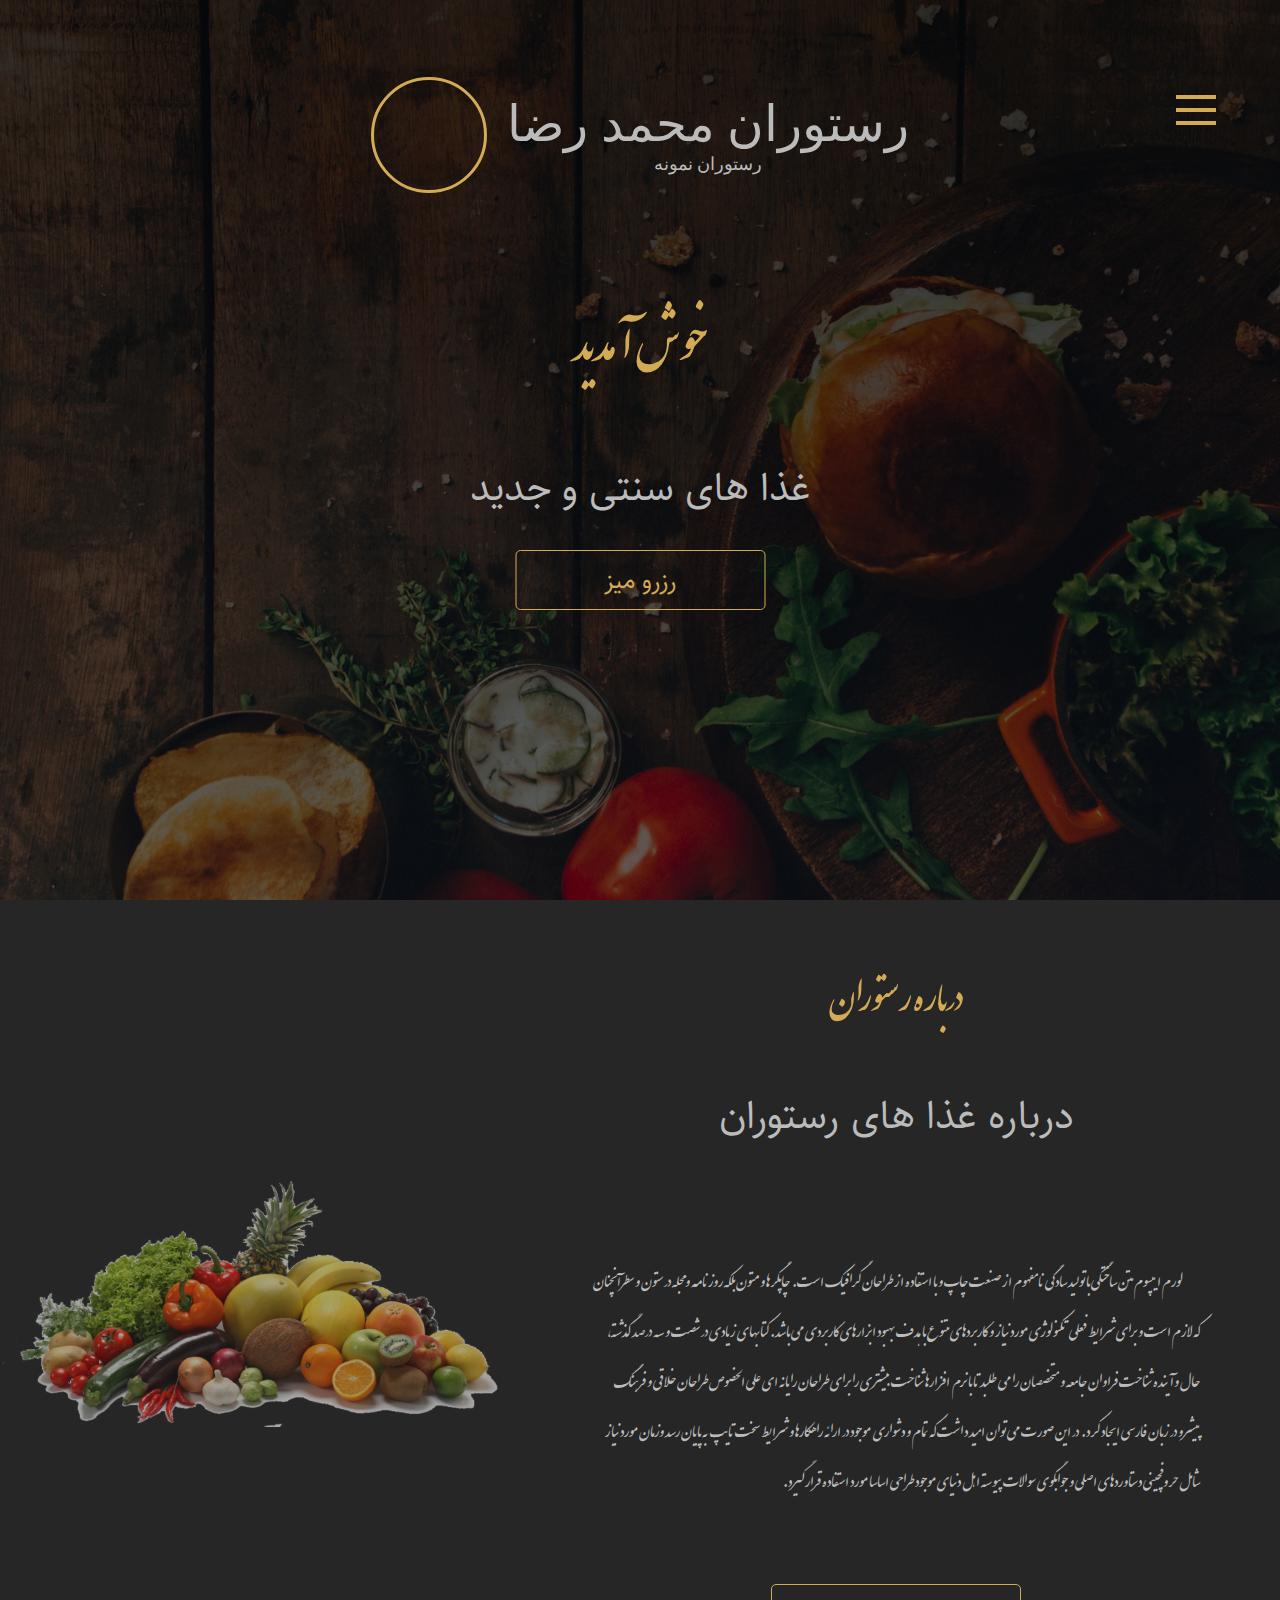
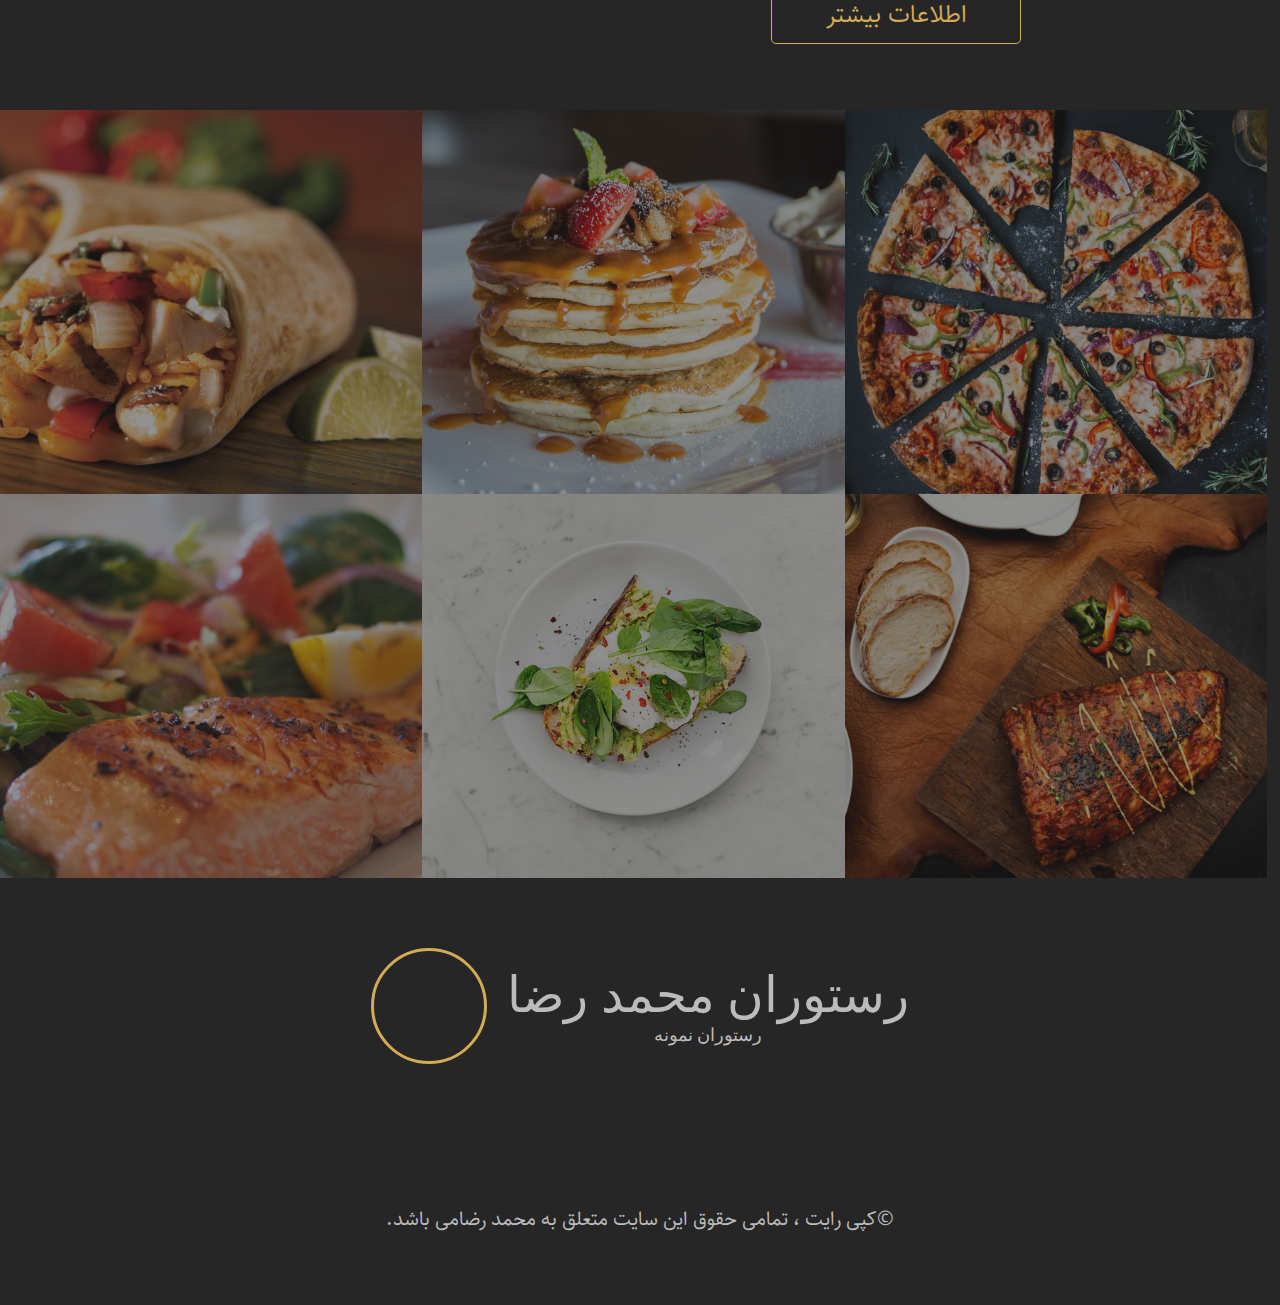
==== commit 2e1c7c3c: "added hamburger-menu" ====
--- a/index.html
+++ b/index.html
@@ -21,12 +21,12 @@
   <body>
     <!-- start navbar section -->
     <nav class="navbar">
-      <input type="checkbox" id="check" class="checkbox" />
+      <input type="checkbox" id="check" class="checkbox" hidden/>
       <div class="hamburger-menu">
         <label for="check" class="menu">
-          <div class="menu-line menu-line1"></div>
-          <div class="menu-line menu-line2"></div>
-          <div class="menu-line menu-line3"></div>
+          <div class="menu-line menu-line-1"></div>
+          <div class="menu-line menu-line-2"></div>
+          <div class="menu-line menu-line-3"></div>
         </label>
       </div>
       <div class="navbar-navigation">
@@ -50,7 +50,22 @@
         <div class="navbar-navigation-right">
           <ul class="nav-list">
             <li class="nav-list-item">
-              <a href="#" class="nav-list-item">خانه</a>
+              <a href="#" class="nav-list-link">خانه</a>
+            </li>
+            <li class="nav-list-item">
+              <a href="#" class="nav-list-link">درباره ما</a>
+            </li>
+            <li class="nav-list-item">
+              <a href="#" class="nav-list-link">گالری تصاویر</a>
+            </li>
+            <li class="nav-list-item">
+              <a href="#" class="nav-list-link">رزرو میز</a>
+            </li>
+            <li class="nav-list-item">
+              <a href="#" class="nav-list-link">سرویس ها</a>
+            </li>
+            <li class="nav-list-item">
+              <a href="#" class="nav-list-link">تماس باما</a>
             </li>
           </ul>
         </div>
--- a/css/main.css
+++ b/css/main.css
@@ -11,7 +11,7 @@
   font-weight: normal;
 }
 
-.card-overlay, .card-img {
+.card-overlay, .card-img, .hamburger-menu .menu {
   width: 100%;
   height: 100%;
 }
@@ -337,4 +337,154 @@
   color: #bbb;
   direction: rtl;
 }
+
+.navbar {
+  position: relative;
+  z-index: 200;
+}
+
+.navbar-navigation {
+  display: -webkit-box;
+  display: -ms-flexbox;
+  display: flex;
+}
+
+.navbar-navigation-left {
+  width: 50vw;
+  height: 100vh;
+  background-color: #262626;
+  position: fixed;
+  left: -50vw;
+  -webkit-transition: left 0.8s cubic-bezier(1, 0, 0, 1);
+  transition: left 0.8s cubic-bezier(1, 0, 0, 1);
+}
+
+.navbar-navigation-left .left-img {
+  width: 50%;
+  position: absolute;
+  -webkit-box-shadow: 0 15px 60px rgba(0, 0, 0, 0.4);
+          box-shadow: 0 15px 60px rgba(0, 0, 0, 0.4);
+  opacity: 0.7;
+  border-radius: 10px;
+}
+
+.navbar-navigation-left .left-img-1 {
+  top: 15%;
+  left: 15%;
+}
+
+.navbar-navigation-left .left-img-2 {
+  top: 35%;
+  left: 25%;
+}
+
+.navbar-navigation-left .left-img-3 {
+  top: 55%;
+  left: 35%;
+}
+
+.navbar-navigation-right {
+  width: 50vw;
+  height: 100vh;
+  background-color: #1f1d1d;
+  position: fixed;
+  right: -50vw;
+  display: -webkit-box;
+  display: -ms-flexbox;
+  display: flex;
+  -webkit-box-pack: center;
+      -ms-flex-pack: center;
+          justify-content: center;
+  -webkit-box-align: center;
+      -ms-flex-align: center;
+          align-items: center;
+  -webkit-transition: right 0.8s cubic-bezier(1, 0, 0, 1);
+  transition: right 0.8s cubic-bezier(1, 0, 0, 1);
+}
+
+.navbar-navigation .nav-list-item {
+  list-style: none;
+}
+
+.navbar-navigation .nav-list-link {
+  font-family: Sahel, Tahoma;
+  font-size: 40px;
+  font-weight: 300;
+  letter-spacing: 5px;
+  color: #bbb;
+  text-decoration: none;
+  display: block;
+  margin: 20px;
+  text-align: center;
+  -webkit-transition: all 0.5s;
+  transition: all 0.5s;
+}
+
+.navbar-navigation .nav-list-link:hover {
+  color: #d3ab55;
+  letter-spacing: 3px;
+}
+
+.hamburger-menu {
+  width: 40px;
+  height: 40px;
+  position: fixed;
+  top: 10%;
+  right: 5%;
+  z-index: 300;
+}
+
+.hamburger-menu .menu {
+  display: -webkit-box;
+  display: -ms-flexbox;
+  display: flex;
+  -webkit-box-orient: vertical;
+  -webkit-box-direction: normal;
+      -ms-flex-direction: column;
+          flex-direction: column;
+  -ms-flex-pack: distribute;
+      justify-content: space-around;
+  cursor: pointer;
+  -webkit-transition: -webkit-transform 0.5s;
+  transition: -webkit-transform 0.5s;
+  transition: transform 0.5s;
+  transition: transform 0.5s, -webkit-transform 0.5s;
+}
+
+.hamburger-menu .menu-line {
+  width: 100%;
+  height: 4px;
+  background-color: #d3ab55;
+  -webkit-transition: all 0.5s 0.5s;
+  transition: all 0.5s 0.5s;
+  -webkit-transform-origin: right;
+          transform-origin: right;
+}
+
+.checkbox:checked ~ .navbar-navigation .navbar-navigation-left {
+  left: 0;
+}
+
+.checkbox:checked ~ .navbar-navigation .navbar-navigation-right {
+  right: 0;
+}
+
+.checkbox:checked ~ .hamburger-menu .menu {
+  -webkit-transform: rotateZ(90deg);
+          transform: rotateZ(90deg);
+}
+
+.checkbox:checked ~ .hamburger-menu .menu-line-1 {
+  -webkit-transform: rotateZ(-40deg);
+          transform: rotateZ(-40deg);
+}
+
+.checkbox:checked ~ .hamburger-menu .menu-line-2 {
+  opacity: 0;
+}
+
+.checkbox:checked ~ .hamburger-menu .menu-line-3 {
+  -webkit-transform: rotateZ(40deg);
+          transform: rotateZ(40deg);
+}
 /*# sourceMappingURL=main.css.map */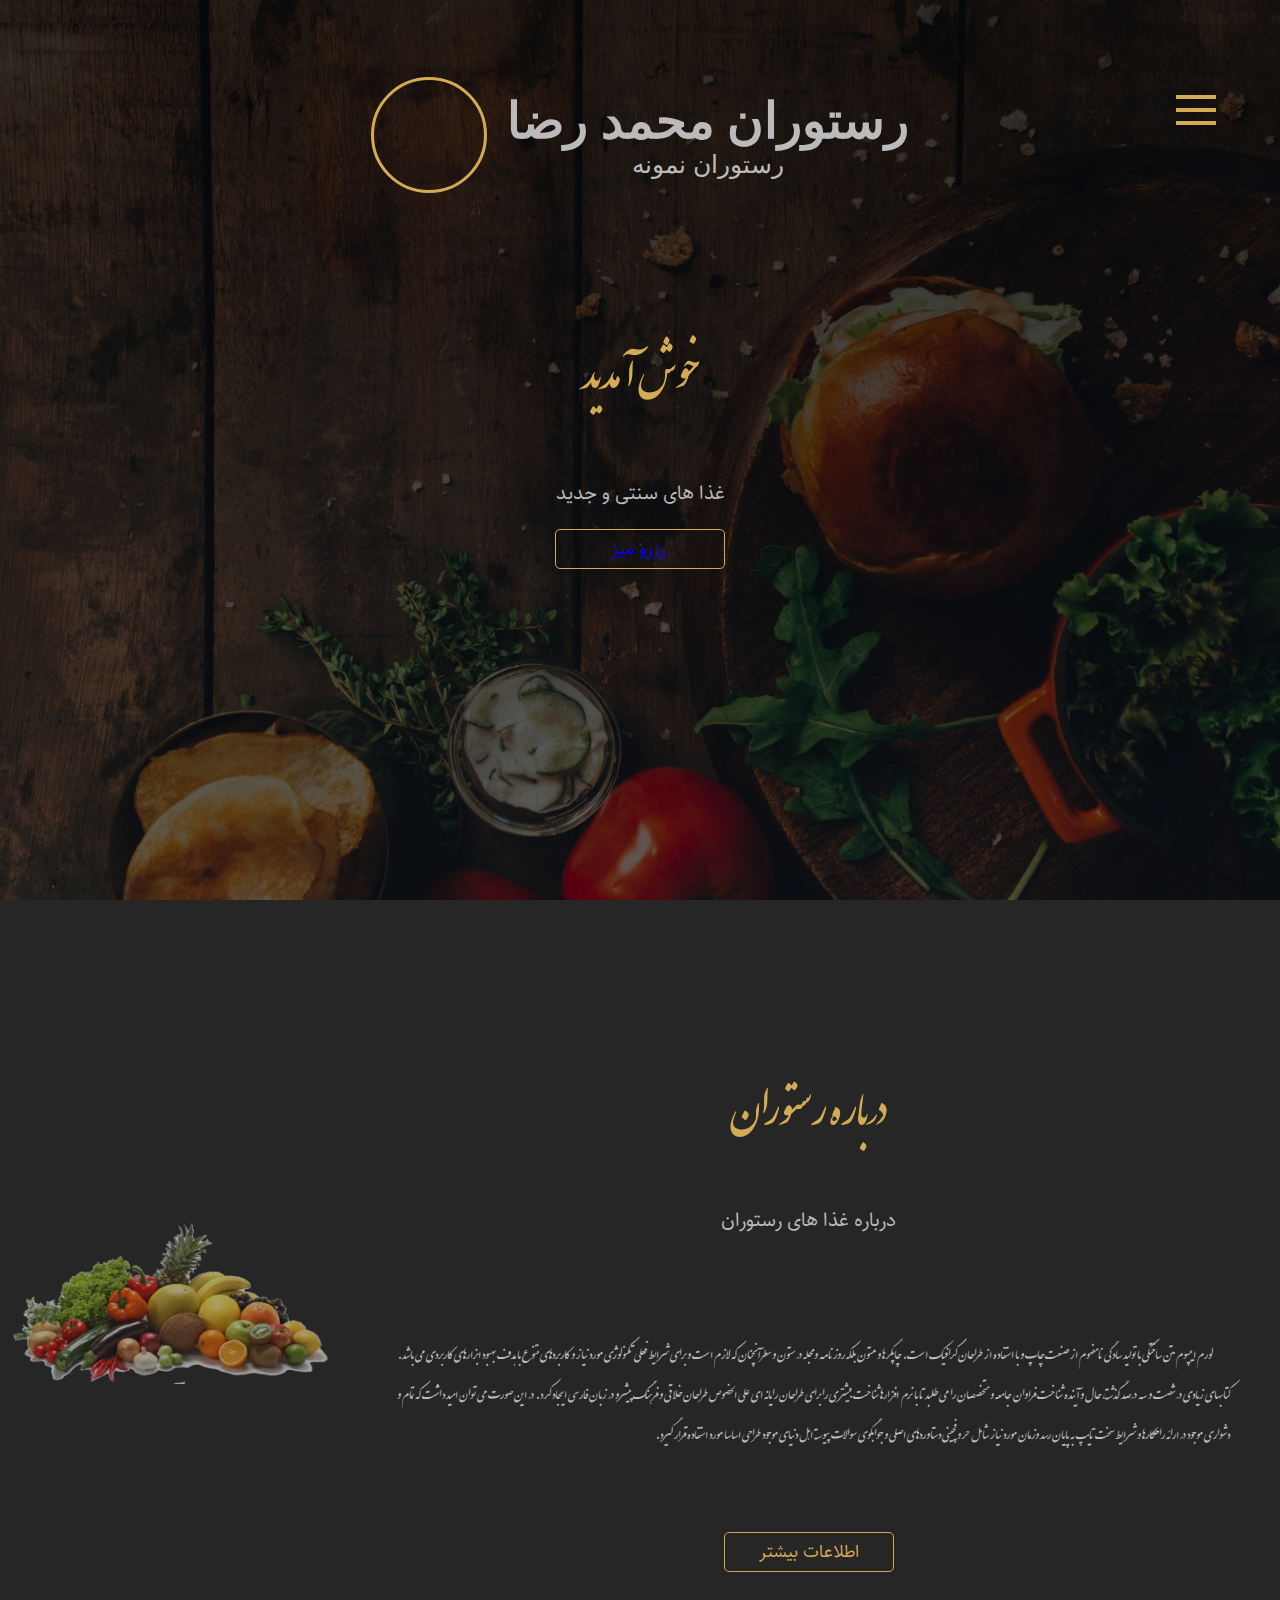
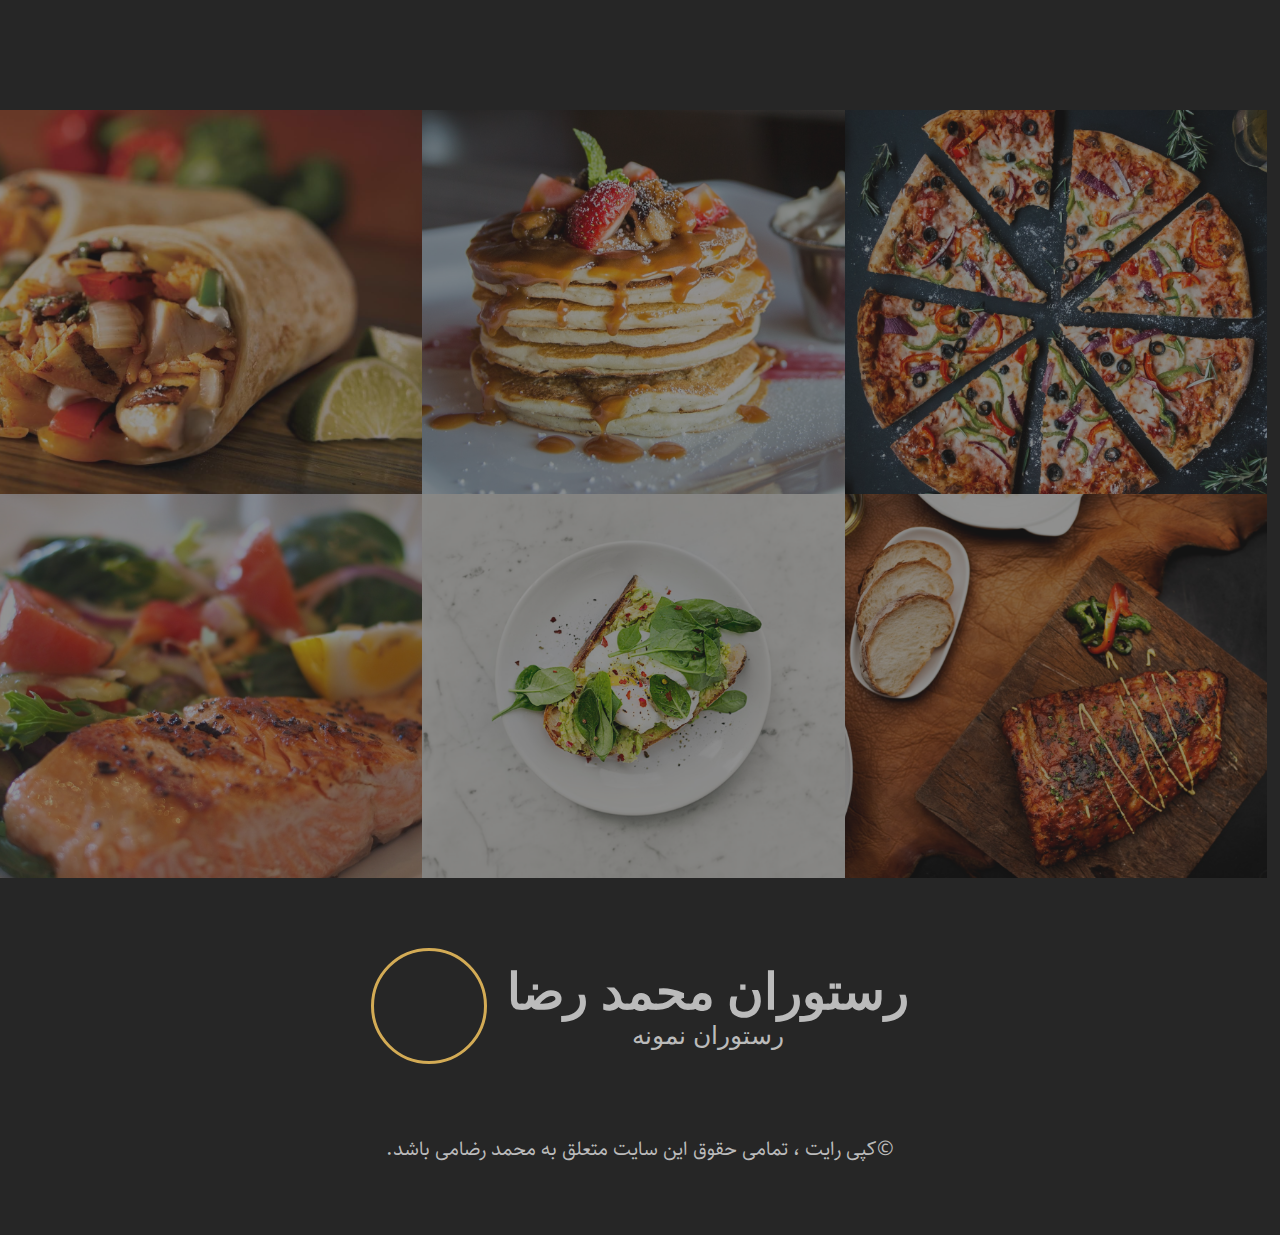
==== commit e279b955: "added rezerve.html" ====
--- a/index.html
+++ b/index.html
@@ -50,20 +50,20 @@
         <div class="navbar-navigation-right">
           <ul class="nav-list">
             <li class="nav-list-item">
-              <a href="#" class="nav-list-link">خانه</a>
-            </li>
-            <li class="nav-list-item">
-              <a href="#" class="nav-list-link">درباره ما</a>
-            </li>
-            <li class="nav-list-item">
-              <a href="#" class="nav-list-link">گالری تصاویر</a>
+              <a href="#home" class="nav-list-link">خانه</a>
+            </li>
+            <li class="nav-list-item">
+              <a href="#about-us" class="nav-list-link">درباره ما</a>
+            </li>
+            <li class="nav-list-item">
+              <a href="#gallery" class="nav-list-link">گالری تصاویر</a>
             </li>
             <li class="nav-list-item">
               <a href="#" class="nav-list-link">رزرو میز</a>
             </li>
-            <li class="nav-list-item">
+            <!-- <li class="nav-list-item">
               <a href="#" class="nav-list-link">سرویس ها</a>
-            </li>
+            </li> -->
             <li class="nav-list-item">
               <a href="#" class="nav-list-link">تماس باما</a>
             </li>
@@ -74,7 +74,7 @@
     <!-- end navbar section -->
 
     <!-- start site header -->
-    <header class="header">
+    <header id="home" class="header">
       <div class="brand">
         <a href="#" class="logo"><i class="fas fa-utensils"></i></a>
         <div>
@@ -86,14 +86,15 @@
       <div class="header-banner">
         <h1 class="main-heading">خوش آمدید</h1>
         <h3 class="sub-heading">غذا های سنتی و جدید</h3>
-        <button type="button" class="main-btn">رزرو میز</button>
+        <!-- <button href="layut/rezerve.html"  type="button" class="main-btn">رزرو میز</button> -->
+        <button  type="button" class="main-btn"><a href="layut/rezerve.html">رزرو میز</a></button>
       </div>
     </header>
 
     <!-- end site header -->
 
     <!-- start about us -->
-    <section class="about-us">
+    <section id="about-us" class="about-us">
       <div class="about-us-left">
         <img src="images/about-us-img.png" alt="درباره ما" />
       </div>
@@ -128,7 +129,7 @@
     <!-- end about us -->
 
     <!-- start gallery -->
-    <section class="gallery">
+    <section id="gallery" class="gallery">
       <div class="cards-wrapper">
         <div class="card">
           <div class="card-overlay">
--- a/css/main.css
+++ b/css/main.css
@@ -79,23 +79,82 @@
   margin-right: 20px;
   border: 3px solid #d3ab55;
   border-radius: 50%;
+  text-decoration: none;
+}
+
+@media only screen and (max-width: 1000px) {
+  .logo {
+    font-size: 40px;
+    width: 90px;
+    height: 90px;
+  }
+}
+
+@media only screen and (max-width: 650px) {
+  .logo {
+    font-size: 25px;
+    width: 60px;
+    height: 60px;
+  }
+}
+
+@media only screen and (max-width: 500px) {
+  .logo {
+    font-size: 20px;
+    width: 40px;
+    height: 40px;
+    border-width: 1px;
+  }
 }
 
 .main-name {
   font-size: 50px;
   font-size: Sahel, Tahoma;
   color: #bbb;
-  font-weight: 300;
-  letter-spacing: 5px;
+}
+
+@media only screen and (max-width: 1000px) {
+  .main-name {
+    font-size: 30px;
+  }
+}
+
+@media only screen and (max-width: 650px) {
+  .main-name {
+    font-size: 20px;
+  }
+}
+
+@media only screen and (max-width: 400px) {
+  .main-name {
+    font-size: 15px;
+  }
+}
+
+@media only screen and (max-width: 335px) {
+  .main-name {
+    font-size: 13px;
+  }
 }
 
 .sub-name {
-  font-size: 18px;
+  font-size: 25px;
   font-size: Sahel, Tahoma;
   color: #bbb;
   text-align: center;
-  font-weight: 300;
-  letter-spacing: 5px;
+}
+
+@media only screen and (max-width: 650px) {
+  .sub-name {
+    font-size: 15px;
+    letter-spacing: 1px;
+  }
+}
+
+@media only screen and (max-width: 340px) {
+  .sub-name {
+    font-size: 12px;
+  }
 }
 
 .main-heading {
@@ -106,12 +165,44 @@
   margin-bottom: 40px;
 }
 
+@media only screen and (max-width: 1600px) {
+  .main-heading {
+    font-size: 70px;
+  }
+}
+
+@media only screen and (max-width: 1000px) {
+  .main-heading {
+    font-size: 60px;
+  }
+}
+
 .sub-heading {
   font-size: 40px;
   font-weight: 300;
   font-family: Sahel, Tahoma;
   color: #bbb;
   margin-bottom: 30px;
+  text-align: center;
+}
+
+@media only screen and (max-width: 1600px) {
+  .sub-heading {
+    font-size: 30px;
+    margin-bottom: 20px;
+  }
+}
+
+@media only screen and (max-width: 1300px) {
+  .sub-heading {
+    font-size: 20px;
+  }
+}
+
+@media only screen and (max-width: 1000px) {
+  .sub-heading {
+    font-size: 18px;
+  }
 }
 
 .main-btn {
@@ -136,6 +227,22 @@
   color: #262626;
 }
 
+@media only screen and (max-width: 1300px) {
+  .main-btn {
+    width: 170px;
+    height: 40px;
+    font-size: 18px;
+  }
+}
+
+@media only screen and (max-width: 800px) {
+  .main-btn {
+    width: 130px;
+    height: 25px;
+    font-size: 12px;
+  }
+}
+
 .about-us {
   height: 90vh;
   display: -webkit-box;
@@ -146,6 +253,18 @@
           align-items: center;
 }
 
+@media only screen and (max-width: 500px) {
+  .about-us {
+    height: 120vh;
+  }
+}
+
+@media only screen and (max-width: 300px) {
+  .about-us {
+    height: 160vh;
+  }
+}
+
 .about-us-left {
   width: 40%;
 }
@@ -153,6 +272,12 @@
 .about-us-left img {
   width: 100%;
   opacity: 0.6;
+}
+
+@media only screen and (max-width: 800px) {
+  .about-us-left {
+    display: none;
+  }
 }
 
 .about-us-right {
@@ -167,10 +292,30 @@
   -webkit-box-align: center;
       -ms-flex-align: center;
           align-items: center;
+  padding: 0 80px;
+}
+
+@media only screen and (max-width: 1300px) {
+  .about-us-right {
+    padding: 0 50px;
+    margin-top: 30px;
+  }
+}
+
+@media only screen and (max-width: 1300px) {
+  .about-us-right {
+    width: 100%;
+  }
 }
 
 .about-us .stars {
   margin: 30px 0;
+}
+
+@media only screen and (max-width: 1000px) {
+  .about-us .stars {
+    margin: 15px 0;
+  }
 }
 
 .about-us .star {
@@ -179,17 +324,34 @@
   margin-left: 3px;
 }
 
+@media only screen and (max-width: 1000px) {
+  .about-us .star {
+    font-size: 10px;
+  }
+}
+
 .about-us .description {
   font-family: Nastaliq, Tahoma;
   font-size: 25px;
   color: #bbb;
-  margin: 0 80px;
   direction: rtl;
   text-align: right;
 }
 
 .about-us .description::first-letter {
   padding-right: 17px;
+}
+
+@media only screen and (max-width: 1600px) {
+  .about-us .description {
+    font-size: 20px;
+  }
+}
+
+@media only screen and (max-width: 1000) {
+  .about-us .description {
+    font-size: 14px;
+  }
 }
 
 .about-us .main-heading {
@@ -197,9 +359,40 @@
   margin-bottom: 30px;
 }
 
+@media only screen and (max-width: 1600px) {
+  .about-us .main-heading {
+    font-size: 70px;
+  }
+}
+
+@media only screen and (max-width: 1000px) {
+  .about-us .main-heading {
+    font-size: 60px;
+  }
+}
+
 .about-us .sub-heading {
   font-size: 40px;
   margin-bottom: 30px;
+}
+
+@media only screen and (max-width: 1600px) {
+  .about-us .sub-heading {
+    font-size: 30px;
+    margin-bottom: 20px;
+  }
+}
+
+@media only screen and (max-width: 1300px) {
+  .about-us .sub-heading {
+    font-size: 20px;
+  }
+}
+
+@media only screen and (max-width: 1000px) {
+  .about-us .sub-heading {
+    font-size: 18px;
+  }
 }
 
 .gallery .cards-wrapper {
@@ -252,10 +445,46 @@
   font-size: 50px;
 }
 
+@media only screen and (max-width: 1000px) {
+  .card-overlay-heading {
+    font-size: 35px;
+  }
+}
+
+@media only screen and (max-width: 650px) {
+  .card-overlay-heading {
+    font-size: 25px;
+  }
+}
+
+@media only screen and (max-width: 500px) {
+  .card-overlay-heading {
+    display: none;
+  }
+}
+
 .card-overlay-paragraph {
   font-family: Sahel, Tahoma;
   font-size: 30px;
   margin-bottom: 30px;
+}
+
+@media only screen and (max-width: 900px) {
+  .card-overlay-paragraph {
+    font-size: 20px;
+  }
+}
+
+@media only screen and (max-width: 650px) {
+  .card-overlay-paragraph {
+    font-size: 15px;
+  }
+}
+
+@media only screen and (max-width: 500px) {
+  .card-overlay-paragraph {
+    display: none;
+  }
 }
 
 .card-overlay-btn {
@@ -271,6 +500,27 @@
   cursor: pointer;
 }
 
+@media only screen and (max-width: 900px) {
+  .card-overlay-btn {
+    font-size: 15px;
+    width: 100px;
+    height: 35px;
+  }
+}
+
+@media only screen and (max-width: 650px) {
+  .card-overlay-btn {
+    font-size: 10px;
+    width: 90px;
+  }
+}
+
+@media only screen and (max-width: 500px) {
+  .card-overlay-btn {
+    height: 20px;
+  }
+}
+
 .card-img {
   -o-object-fit: cover;
      object-fit: cover;
@@ -304,16 +554,7 @@
   margin-bottom: 70px;
 }
 
-.footer .social-media {
-  display: -webkit-box;
-  display: -ms-flexbox;
-  display: flex;
-  width: 300px;
-  -webkit-box-pack: justify;
-      -ms-flex-pack: justify;
-          justify-content: space-between;
-  margin-bottom: 70px;
-}
+
 
 .footer .social-media-item {
   list-style: none;
@@ -331,11 +572,32 @@
   color: #d3ab55;
 }
 
+@media only screen and (max-width: 1000px) {
+  .footer .social-media-link {
+    font-size: 30px;
+  }
+}
+
 .footer-copyright-paragraph {
   font-family: Sahel, Tahoma;
   font-size: 20px;
   color: #bbb;
   direction: rtl;
+}
+
+@media only screen and (max-width: 700px) {
+  .footer-copyright-paragraph {
+    font-size: 20px;
+    width: 70%;
+    text-align: center;
+    margin: auto;
+  }
+}
+
+@media only screen and (max-width: 500px) {
+  .footer-copyright-paragraph {
+    font-size: 12px;
+  }
 }
 
 .navbar {
@@ -359,6 +621,12 @@
   transition: left 0.8s cubic-bezier(1, 0, 0, 1);
 }
 
+@media only screen and (max-width: 800px) {
+  .navbar-navigation-left {
+    display: none;
+  }
+}
+
 .navbar-navigation-left .left-img {
   width: 50%;
   position: absolute;
@@ -366,6 +634,12 @@
           box-shadow: 0 15px 60px rgba(0, 0, 0, 0.4);
   opacity: 0.7;
   border-radius: 10px;
+}
+
+@media only screen and (max-width: 1300px) {
+  .navbar-navigation-left .left-img {
+    width: 55%;
+  }
 }
 
 .navbar-navigation-left .left-img-1 {
@@ -400,6 +674,13 @@
           align-items: center;
   -webkit-transition: right 0.8s cubic-bezier(1, 0, 0, 1);
   transition: right 0.8s cubic-bezier(1, 0, 0, 1);
+}
+
+@media only screen and (max-width: 800px) {
+  .navbar-navigation-right {
+    width: 100vw;
+    right: -100vw;
+  }
 }
 
 .navbar-navigation .nav-list-item {
@@ -420,6 +701,13 @@
   transition: all 0.5s;
 }
 
+@media only screen and (max-width: 800px) {
+  .navbar-navigation .nav-list-link {
+    font-size: 20px;
+    letter-spacing: 1px;
+  }
+}
+
 .navbar-navigation .nav-list-link:hover {
   color: #d3ab55;
   letter-spacing: 3px;
@@ -432,6 +720,13 @@
   top: 10%;
   right: 5%;
   z-index: 300;
+}
+
+@media only screen and (max-width: 800px) {
+  .hamburger-menu {
+    width: 35px;
+    height: 35px;
+  }
 }
 
 .hamburger-menu .menu {
@@ -461,6 +756,12 @@
           transform-origin: right;
 }
 
+@media only screen and (max-width: 800px) {
+  .hamburger-menu .menu-line {
+    height: 1.5px;
+  }
+}
+
 .checkbox:checked ~ .navbar-navigation .navbar-navigation-left {
   left: 0;
 }
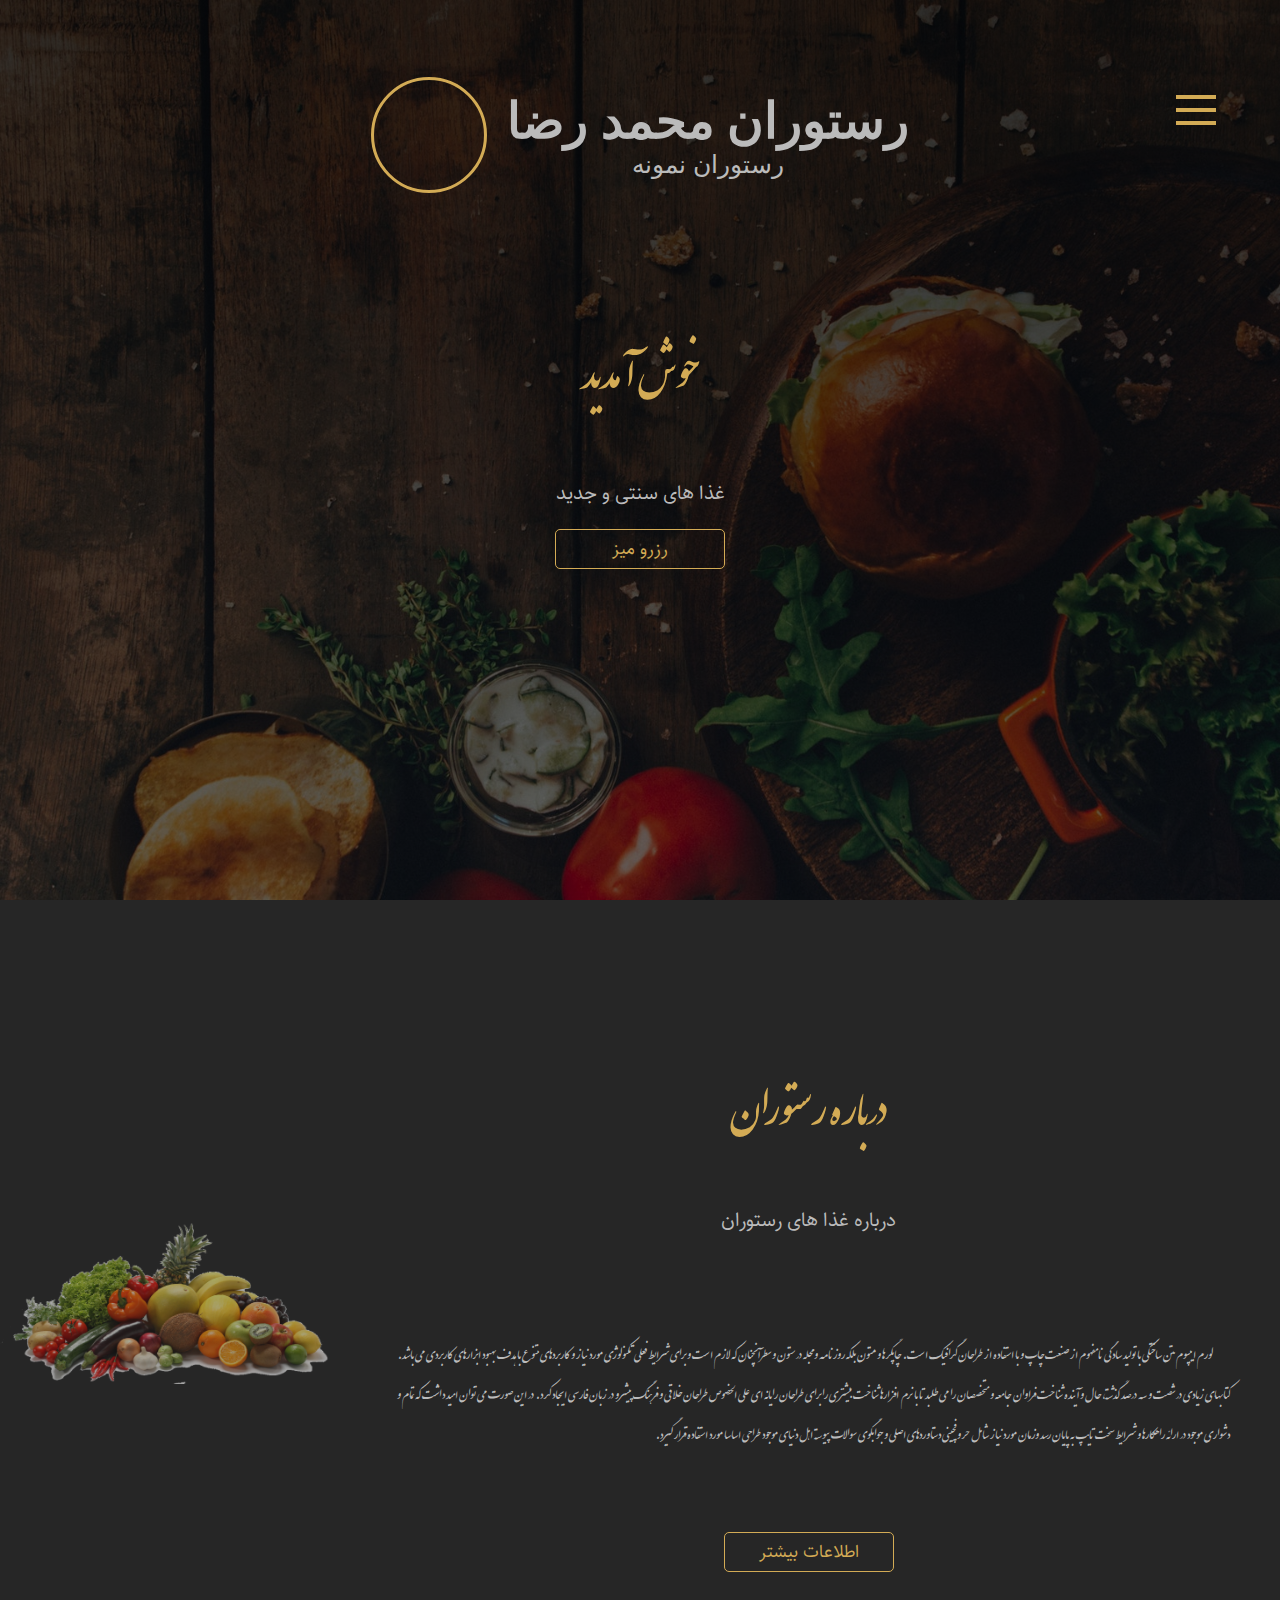
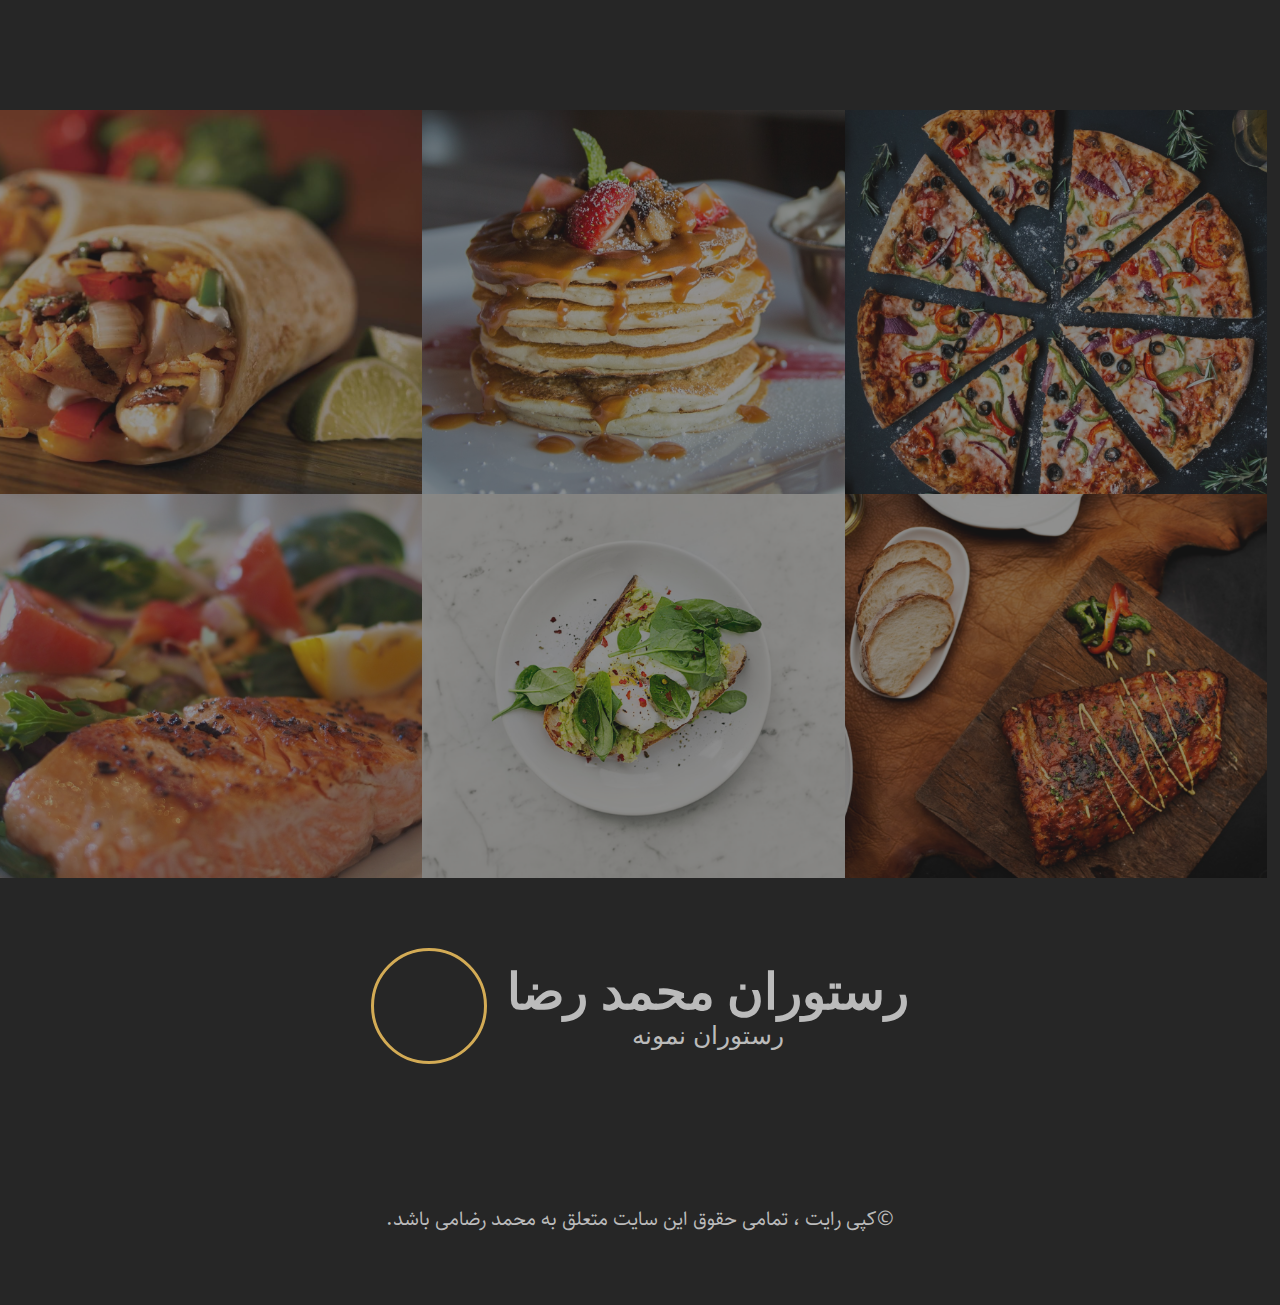
==== commit daa81d84: "added rezerve mize" ====
--- a/index.html
+++ b/index.html
@@ -21,7 +21,7 @@
   <body>
     <!-- start navbar section -->
     <nav class="navbar">
-      <input type="checkbox" id="check" class="checkbox" hidden/>
+      <input type="checkbox" id="check" class="checkbox" hidden />
       <div class="hamburger-menu">
         <label for="check" class="menu">
           <div class="menu-line menu-line-1"></div>
@@ -86,8 +86,10 @@
       <div class="header-banner">
         <h1 class="main-heading">خوش آمدید</h1>
         <h3 class="sub-heading">غذا های سنتی و جدید</h3>
-        <!-- <button href="layut/rezerve.html"  type="button" class="main-btn">رزرو میز</button> -->
-        <button  type="button" class="main-btn"><a href="layut/rezerve.html">رزرو میز</a></button>
+
+        <a href="layut/rezerve.html"
+          ><button type="button" class="main-btn">رزرو میز</button></a
+        >
       </div>
     </header>
 
--- a/css/main.css
+++ b/css/main.css
@@ -554,7 +554,22 @@
   margin-bottom: 70px;
 }
 
-
+.footer .social-media {
+  display: -webkit-box;
+  display: -ms-flexbox;
+  display: flex;
+  width: 300px;
+  -webkit-box-pack: justify;
+      -ms-flex-pack: justify;
+          justify-content: space-between;
+  margin-bottom: 70px;
+}
+
+@media only screen and (max-width: 500px) {
+  .footer .social-media {
+    width: 200px;
+  }
+}
 
 .footer .social-media-item {
   list-style: none;
